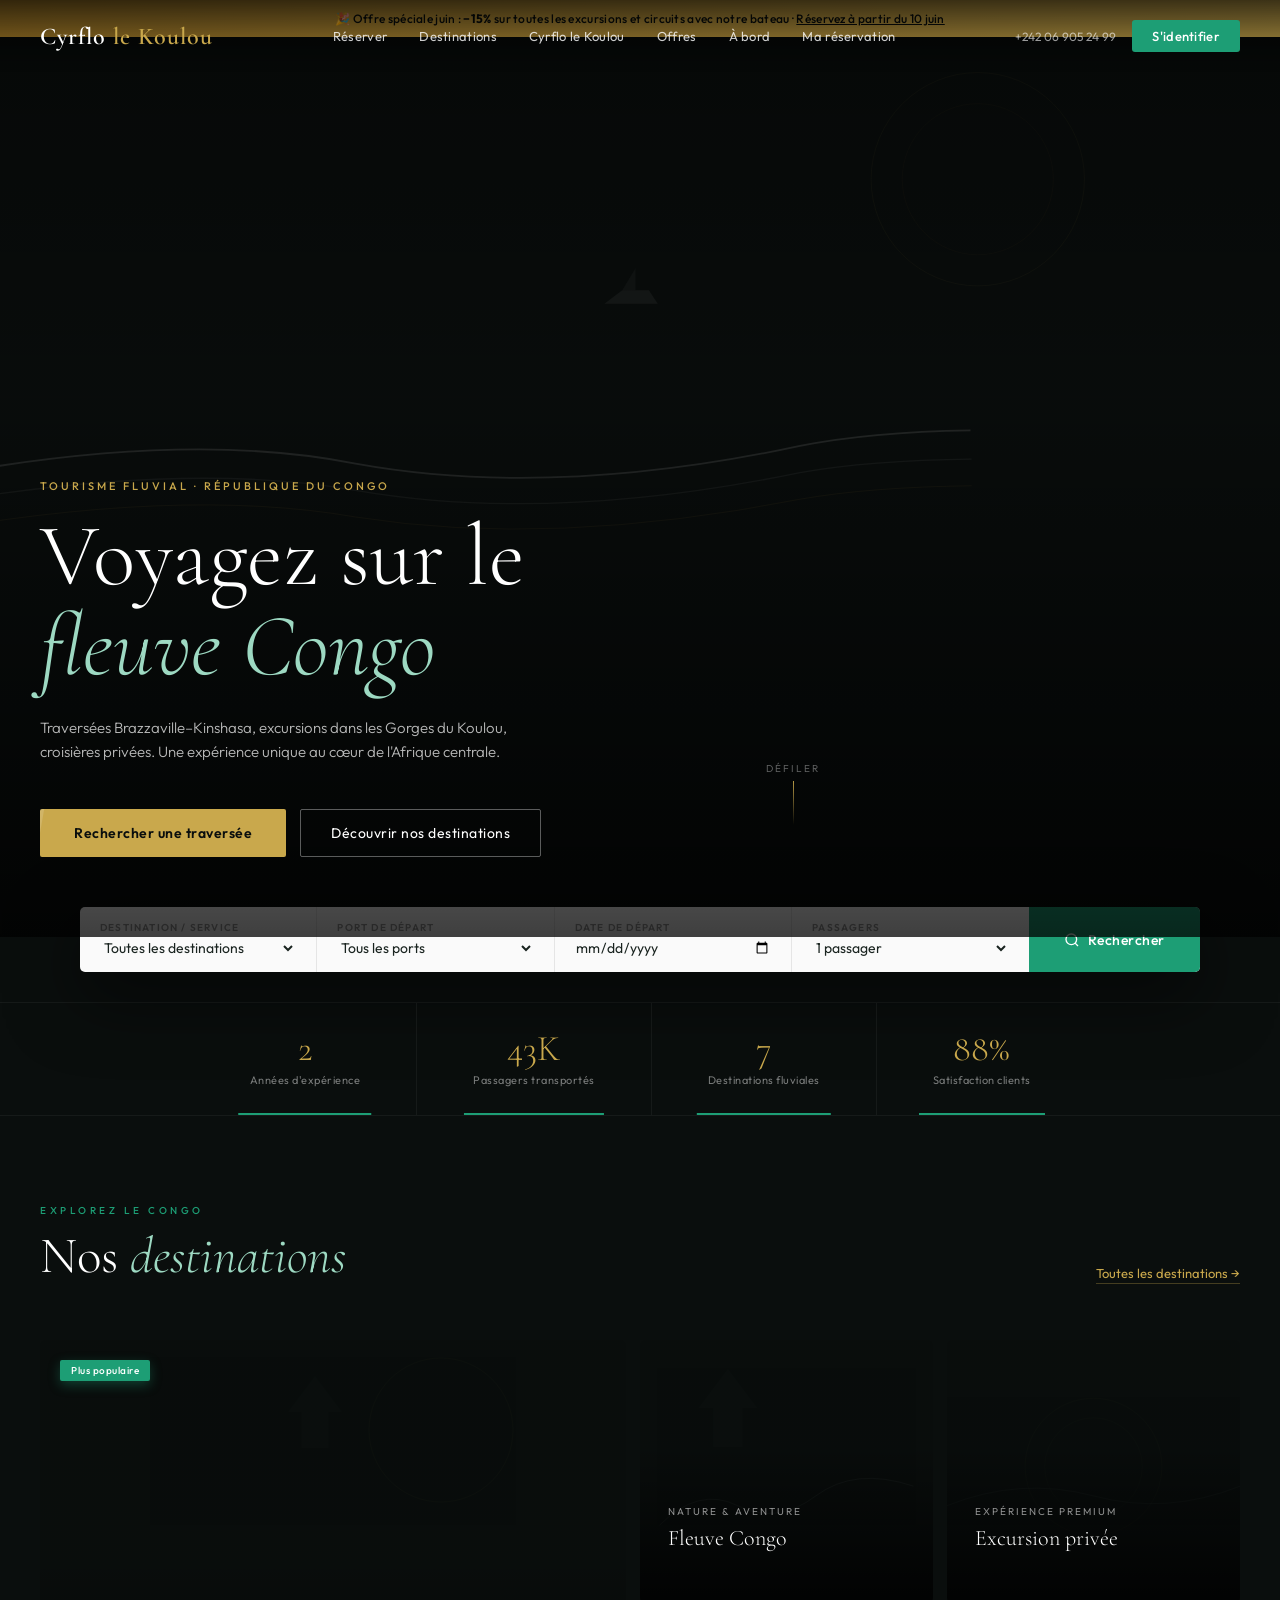
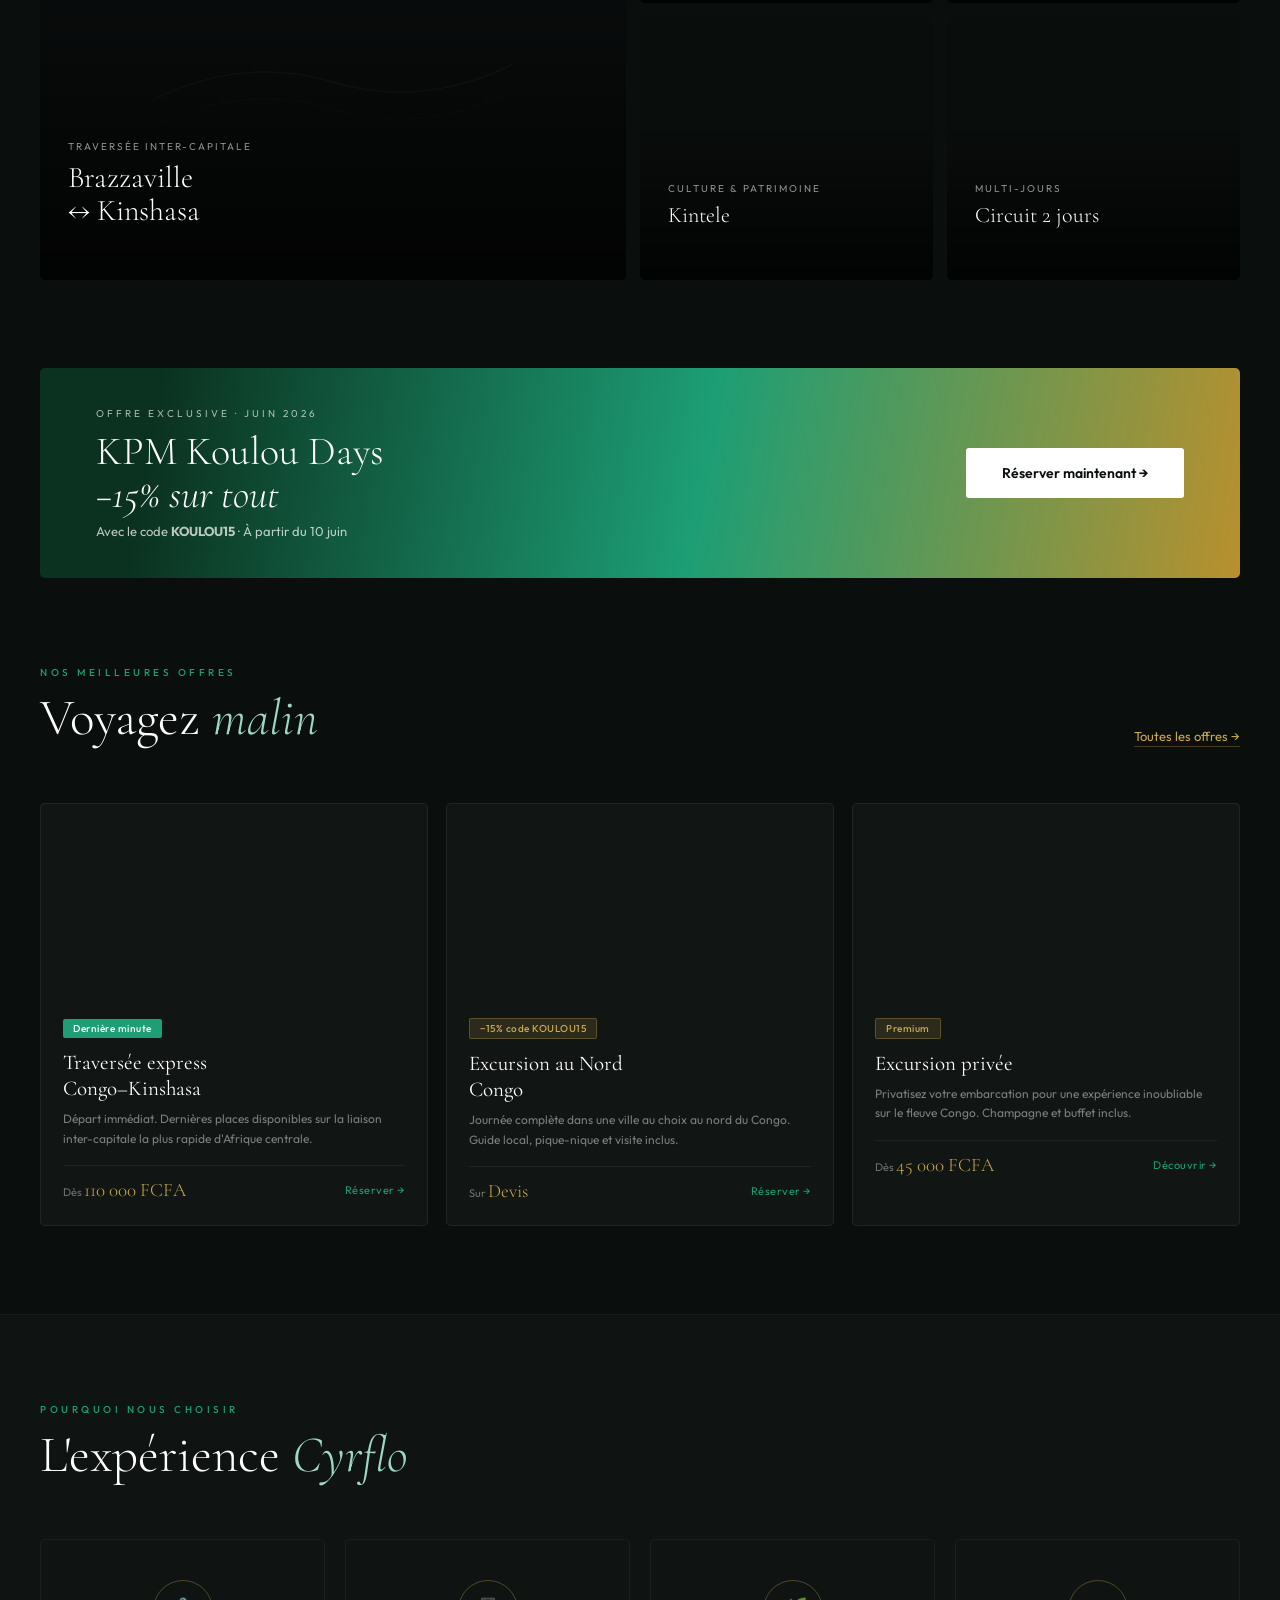
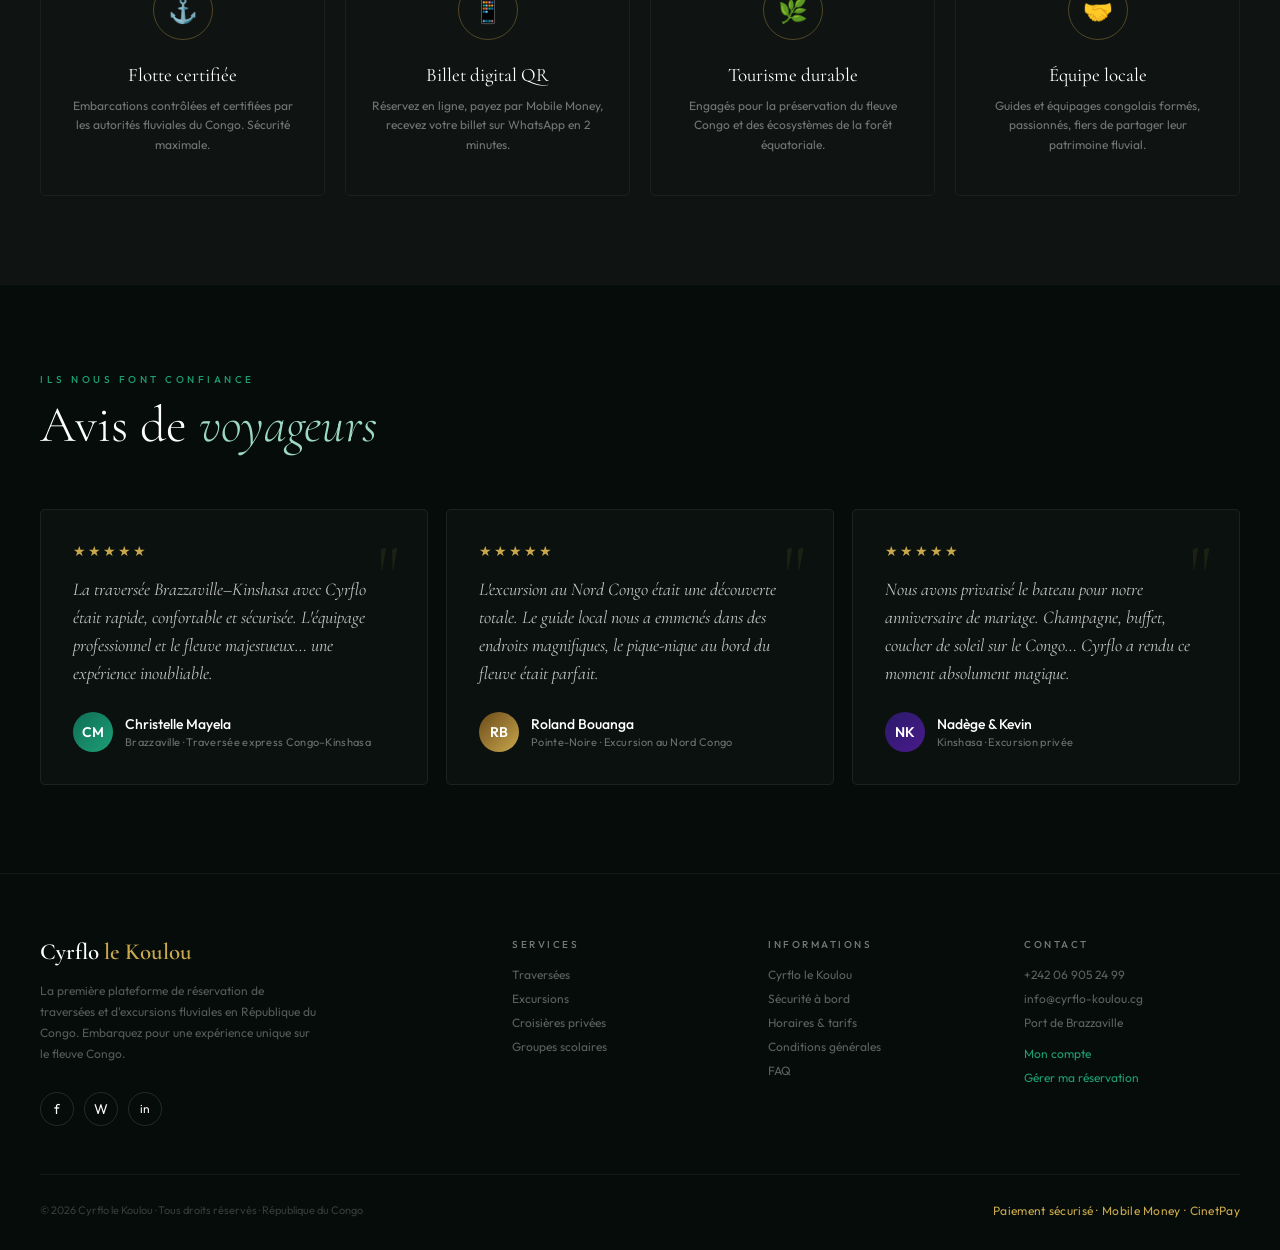
==== index.html @ 41beab7e "Rename index.html.html to index.html" ====
<!DOCTYPE html>
<html lang="fr">
<head>
<meta charset="UTF-8">
<meta name="viewport" content="width=device-width, initial-scale=1.0">
<title>Cyrflo le Koulou — Tourisme Fluvial · République du Congo</title>
<link href="https://fonts.googleapis.com/css2?family=Cormorant+Garamond:ital,wght@0,300;0,400;0,600;1,300;1,400&family=Outfit:wght@300;400;500;600&display=swap" rel="stylesheet">
<style>
:root {
  --green: #1D9E75;
  --green-dark: #0F6E56;
  --gold: #c9a84c;
  --gold-light: #e0bf6a;
  --dark: #0a0e0d;
  --darker: #060c09;
  --white: #ffffff;
  --muted: rgba(255,255,255,0.5);
}

*{margin:0;padding:0;box-sizing:border-box}
html{font-size:16px;scroll-behavior:smooth}
body{font-family:'Outfit',sans-serif;background:var(--dark);color:var(--white);overflow-x:hidden}

/* ── RIBBON ─────────────────────────────────────── */
.ribbon{
  background:linear-gradient(90deg,#a87e28,var(--gold),#a87e28);
  background-size:200% 100%;
  animation:ribbonShimmer 3s linear infinite;
  color:var(--dark);
  text-align:center;
  padding:11px;
  font-size:12px;
  font-weight:500;
  letter-spacing:0.3px;
}
.ribbon a{color:var(--dark);text-decoration:underline;cursor:pointer}
@keyframes ribbonShimmer{0%{background-position:200% 0}100%{background-position:-200% 0}}

/* ── NAV ─────────────────────────────────────────── */
.nav{
  position:fixed;top:0;left:0;right:0;z-index:100;
  display:flex;align-items:center;justify-content:space-between;
  padding:0 2.5rem;height:72px;
  background:linear-gradient(to bottom,rgba(0,0,0,0.7) 0%,transparent 100%);
  transition:background 0.4s, backdrop-filter 0.4s;
}
.nav.scrolled{background:rgba(10,14,13,0.96);backdrop-filter:blur(14px);-webkit-backdrop-filter:blur(14px);border-bottom:1px solid rgba(255,255,255,0.07)}
.nav-logo{font-family:'Cormorant Garamond',serif;font-size:24px;font-weight:600;letter-spacing:1px;color:#fff}
.nav-logo span{color:var(--gold)}
.nav-links{display:flex;gap:2rem}
.nav-link{
  color:rgba(255,255,255,0.8);font-size:13px;font-weight:400;cursor:pointer;
  letter-spacing:0.3px;border:none;background:none;padding:6px 0;
  position:relative;font-family:'Outfit',sans-serif;
  transition:color 0.2s;
}
.nav-link::after{
  content:'';position:absolute;bottom:0;left:0;right:0;
  height:1px;background:var(--gold);
  transform:scaleX(0);transform-origin:left;
  transition:transform 0.25s ease;
}
.nav-link:hover{color:#fff}
.nav-link:hover::after{transform:scaleX(1)}
.nav-right{display:flex;align-items:center;gap:1rem}
.nav-cta{
  background:var(--green);color:#fff;border:none;
  padding:8px 20px;border-radius:3px;font-size:13px;font-weight:500;
  cursor:pointer;font-family:'Outfit',sans-serif;letter-spacing:0.3px;
  transition:background 0.2s, transform 0.15s;
}
.nav-cta:hover{background:var(--green-dark);transform:translateY(-1px)}
.nav-tel{color:rgba(255,255,255,0.6);font-size:12px}

/* ── HERO ────────────────────────────────────────── */
.hero{
  position:relative;height:100vh;min-height:640px;
  display:flex;flex-direction:column;justify-content:flex-end;
  padding-bottom:5rem;overflow:hidden;
}



/* soft fade on left edge to blend into green */


.hero-bg{
  position:absolute;inset:0;
  background-image:url("images/image_07.png");
  background-size:cover;
  background-position:center 40%;
  z-index:0;
}

/* Animated noise/grain overlay */
.hero-grain{
  position:absolute;inset:0;z-index:1;opacity:0.04;
  background-image:url("images/bg_pattern_1.svg");
  animation:grainAnim 0.4s steps(1) infinite;
}
@keyframes grainAnim{
  0%{transform:translate(0,0)}
  10%{transform:translate(-2%,-3%)}
  20%{transform:translate(3%,1%)}
  30%{transform:translate(-1%,4%)}
  40%{transform:translate(4%,-2%)}
  50%{transform:translate(-3%,3%)}
  60%{transform:translate(2%,-4%)}
  70%{transform:translate(-4%,2%)}
  80%{transform:translate(3%,-1%)}
  90%{transform:translate(-2%,4%)}
  100%{transform:translate(0,0)}
}

/* Animated SVG river lines */
.hero-rivers{position:absolute;inset:0;z-index:1;pointer-events:none}
.river-path{
  stroke-dasharray:1200;
  stroke-dashoffset:1200;
  animation:drawRiver 3s ease forwards;
}
.river-path:nth-child(2){animation-delay:0.4s}
.river-path:nth-child(3){animation-delay:0.8s}
@keyframes drawRiver{to{stroke-dashoffset:0}}

.hero-overlay{
  position:absolute;inset:0;z-index:2;
  background:linear-gradient(to bottom,rgba(0,0,0,0.4) 0%,rgba(0,0,0,0.15) 40%,rgba(0,0,0,0.75) 100%);
}

/* Floating particles */
.particles{position:absolute;inset:0;z-index:2;pointer-events:none;overflow:hidden}
.particle{
  position:absolute;border-radius:50%;
  background:var(--gold);opacity:0;
  animation:floatUp var(--dur,8s) ease-in var(--delay,0s) infinite;
}
@keyframes floatUp{
  0%{opacity:0;transform:translateY(0) scale(0)}
  10%{opacity:0.6}
  90%{opacity:0.1}
  100%{opacity:0;transform:translateY(-100vh) scale(1.5)}
}


.hero-content{position:relative;z-index:3;padding:0 2.5rem;max-width:860px}
.hero-photo-col img{
  width:100%;height:100%;object-fit:cover;object-position:center 20%;
  display:block;
}
.hero-photo-col::before{
  content:'';position:absolute;inset:0;z-index:1;
  background:linear-gradient(to right, rgba(7,25,15,0.85) 0%, rgba(7,25,15,0.1) 35%, transparent 100%);
}
.hero-photo-col::after{
  content:'';position:absolute;inset:0;z-index:1;
  background:linear-gradient(to bottom, rgba(7,25,15,0.4) 0%, transparent 30%, rgba(7,25,15,0.55) 100%);
}

.hero-eyebrow{
  font-size:11px;font-weight:500;letter-spacing:3px;text-transform:uppercase;
  color:var(--gold);margin-bottom:1.2rem;
  opacity:0;animation:fadeUp 0.8s 0.3s ease forwards;
}
.hero-title{
  font-family:'Cormorant Garamond',serif;
  font-size:clamp(48px,7vw,88px);font-weight:300;line-height:1.02;
  color:#fff;margin-bottom:1.5rem;
  opacity:0;animation:fadeUp 0.9s 0.5s ease forwards;
}
.hero-title em{font-style:italic;color:#9dd9c2}
.hero-sub{
  font-size:15px;color:rgba(255,255,255,0.72);font-weight:300;
  margin-bottom:2.75rem;max-width:500px;line-height:1.65;
  opacity:0;animation:fadeUp 0.9s 0.7s ease forwards;
}
.hero-btns{
  display:flex;gap:14px;align-items:center;
  opacity:0;animation:fadeUp 0.9s 0.9s ease forwards;
}
.btn-hero-primary{
  background:var(--gold);color:var(--dark);border:none;
  padding:15px 34px;font-size:14px;font-weight:600;cursor:pointer;
  font-family:'Outfit',sans-serif;letter-spacing:0.5px;
  border-radius:2px;transition:all 0.25s;position:relative;overflow:hidden;
}
.btn-hero-primary::before{
  content:'';position:absolute;inset:0;
  background:rgba(255,255,255,0.15);
  transform:translateX(-100%) skewX(-10deg);
  transition:transform 0.35s ease;
}
.btn-hero-primary:hover::before{transform:translateX(110%) skewX(-10deg)}
.btn-hero-primary:hover{background:var(--gold-light);transform:translateY(-2px);box-shadow:0 8px 24px rgba(201,168,76,0.35)}
.btn-hero-ghost{
  background:transparent;color:#fff;
  border:1px solid rgba(255,255,255,0.35);
  padding:14px 30px;font-size:14px;font-weight:400;cursor:pointer;
  font-family:'Outfit',sans-serif;letter-spacing:0.5px;
  border-radius:2px;transition:all 0.25s;
}
.btn-hero-ghost:hover{border-color:#fff;background:rgba(255,255,255,0.07);transform:translateY(-2px)}

@keyframes fadeUp{from{opacity:0;transform:translateY(24px)}to{opacity:1;transform:translateY(0)}}

.scroll-hint{
  position:absolute;bottom:2rem;right:2.5rem;z-index:4;
  display:flex;flex-direction:column;align-items:center;gap:6px;
  color:rgba(255,255,255,0.35);font-size:10px;letter-spacing:2px;text-transform:uppercase;
  animation:fadeUp 1s 1.2s ease both;
}
.scroll-line{
  width:1px;height:44px;
  background:linear-gradient(to bottom,rgba(201,168,76,0.9),transparent);
  animation:scrollAnim 2s ease-in-out infinite;
}
@keyframes scrollAnim{
  0%{transform:scaleY(0);transform-origin:top}
  49%{transform:scaleY(1);transform-origin:top}
  50%{transform:scaleY(1);transform-origin:bottom}
  100%{transform:scaleY(0);transform-origin:bottom}
}

/* ── SEARCH BAR ──────────────────────────────────── */
#searchSection{background:var(--dark);padding:0 2.5rem}
.search-wrap{transform:translateY(-30px)}
.search-bar{
  background:rgba(255,255,255,0.98);border-radius:5px;
  display:flex;align-items:stretch;overflow:hidden;
  box-shadow:0 24px 70px rgba(0,0,0,0.55);
}
.search-field{
  flex:1;display:flex;flex-direction:column;padding:14px 20px;
  border-right:1px solid #e5e5e5;cursor:pointer;
  transition:background 0.15s;
}
.search-field:hover{background:#f5faf8}
.search-field:last-of-type{border-right:none}
.sf-label{font-size:10px;font-weight:600;letter-spacing:1.2px;text-transform:uppercase;color:#999;margin-bottom:4px}
.sf-value{font-size:14px;color:#1a2420;font-weight:400}
.sf-value.placeholder{color:#bbb}
.sf-select{
  background:none;border:none;font-size:14px;color:#1a2420;
  font-family:'Outfit',sans-serif;width:100%;cursor:pointer;outline:none;padding:0;
}
.sf-select option{color:#1a2420}
.search-btn{
  background:var(--green);color:#fff;border:none;
  padding:0 2.2rem;font-size:14px;font-weight:500;cursor:pointer;
  font-family:'Outfit',sans-serif;letter-spacing:0.5px;
  display:flex;align-items:center;gap:8px;
  transition:background 0.2s;white-space:nowrap;
}
.search-btn:hover{background:var(--green-dark)}
.search-btn svg{width:16px;height:16px}

/* ── STATS BAR ───────────────────────────────────── */
.stats-bar{
  background:var(--dark);
  border-top:1px solid rgba(255,255,255,0.05);
  border-bottom:1px solid rgba(255,255,255,0.05);
  display:flex;justify-content:center;
}
.stat-item{
  padding:1.75rem 3.5rem;display:flex;flex-direction:column;align-items:center;
  border-right:1px solid rgba(255,255,255,0.05);
  position:relative;
}
.stat-item:last-child{border-right:none}
.stat-item::before{
  content:'';position:absolute;bottom:0;left:50%;transform:translateX(-50%);
  width:0;height:2px;background:var(--green);
  transition:width 0.6s 0.2s ease;
}
.stat-item.visible::before{width:60%}
.stat-n{
  font-family:'Cormorant Garamond',serif;
  font-size:36px;font-weight:300;color:var(--gold);line-height:1;
}
.stat-l{font-size:11px;color:rgba(255,255,255,0.45);margin-top:6px;letter-spacing:0.5px}

/* ── SECTIONS ────────────────────────────────────── */
.section{padding:5.5rem 2.5rem}
.section-header{display:flex;justify-content:space-between;align-items:flex-end;margin-bottom:3.5rem}
.section-eyebrow{
  font-size:10px;font-weight:500;letter-spacing:3.5px;text-transform:uppercase;
  color:var(--green);margin-bottom:12px;
}
.section-title{
  font-family:'Cormorant Garamond',serif;
  font-size:clamp(34px,4vw,52px);font-weight:300;color:#fff;line-height:1.08;
}
.section-title em{font-style:italic;color:#9dd9c2}
.see-all{
  color:var(--gold);font-size:13px;cursor:pointer;background:none;
  border:none;border-bottom:1px solid rgba(201,168,76,0.3);
  padding-bottom:2px;font-family:'Outfit',sans-serif;
  transition:all 0.2s;white-space:nowrap;
}
.see-all:hover{color:var(--gold-light);border-bottom-color:rgba(201,168,76,0.7)}

/* ── DESTINATION CARDS ───────────────────────────── */
.dest-grid{
  display:grid;
  grid-template-columns:2fr 1fr 1fr;
  grid-template-rows:auto auto;
  gap:14px;
}
.dest-card{position:relative;overflow:hidden;border-radius:5px;cursor:pointer}
.dest-card.big{grid-row:1/3;min-height:540px}
.dest-card.small{min-height:260px}
.dest-bg{position:absolute;inset:0;transition:transform 0.7s ease}
.dest-card:hover .dest-bg{transform:scale(1.07)}
.dest-overlay{
  position:absolute;inset:0;
  background:linear-gradient(to top,rgba(0,0,0,0.82) 0%,rgba(0,0,0,0.08) 60%);
  transition:opacity 0.3s;
}
.dest-card:hover .dest-overlay{opacity:0.85}
.dest-content{position:absolute;bottom:0;left:0;right:0;padding:1.75rem;transition:transform 0.35s ease}
.dest-card:hover .dest-content{transform:translateY(-6px)}
.dest-label{font-size:10px;letter-spacing:2px;text-transform:uppercase;color:rgba(255,255,255,0.55);margin-bottom:8px}
.dest-name{font-family:'Cormorant Garamond',serif;font-size:30px;font-weight:300;color:#fff;line-height:1.1}
.dest-card.small .dest-name{font-size:22px}
.dest-price{
  font-size:12px;color:var(--gold);margin-top:10px;
  display:flex;align-items:center;gap:5px;
  opacity:0;transform:translateY(8px);
  transition:all 0.3s 0.05s;
}
.dest-card:hover .dest-price{opacity:1;transform:translateY(0)}
.dest-tag{
  position:absolute;top:1.25rem;left:1.25rem;
  background:var(--green);color:#fff;font-size:10px;font-weight:500;
  padding:4px 11px;border-radius:2px;letter-spacing:0.5px;
  box-shadow:0 4px 12px rgba(29,158,117,0.35);
}

/* Card gradient backgrounds */
.bg-traversee{background:linear-gradient(145deg,#071a11 0%,#1a6b4a 45%,#0f4a32 75%,#2d8a5e 100%)}
.bg-koulou{background:linear-gradient(145deg,#122a1c 0%,#2d5a3d 55%,#0a2a1e 100%)}
.bg-croisiere{background:linear-gradient(145deg,#0a1520 0%,#1a3a5e 55%,#0d2a4a 100%)}
.bg-kinshasa{background:linear-gradient(145deg,#231505 0%,#6b4a1a 55%,#4a2a0d 100%)}
.bg-circuits{background:linear-gradient(145deg,#160a22 0%,#4a1a6b 55%,#2a0d4a 100%)}
.card-deco{position:absolute;inset:0;opacity:0.12}

/* ── OFFERS ──────────────────────────────────────── */
.offers-grid{display:grid;grid-template-columns:repeat(3,1fr);gap:18px}
.offer-card{
  background:rgba(255,255,255,0.03);
  border:1px solid rgba(255,255,255,0.07);
  border-radius:5px;overflow:hidden;cursor:pointer;
  transition:all 0.3s;
}
.offer-card:hover{
  border-color:rgba(201,168,76,0.35);
  transform:translateY(-5px);
  box-shadow:0 16px 48px rgba(0,0,0,0.4);
  background:rgba(255,255,255,0.05);
}
.offer-img{height:190px;position:relative;overflow:hidden}
.offer-img-inner{
  position:absolute;inset:0;
  transition:transform 0.6s ease;
}
.offer-card:hover .offer-img-inner{transform:scale(1.06)}
.offer-body{padding:1.4rem}
.offer-badge{
  display:inline-block;background:var(--green);color:#fff;
  font-size:10px;font-weight:500;padding:3px 10px;border-radius:2px;
  letter-spacing:0.5px;margin-bottom:12px;
}
.offer-badge.gold{background:rgba(201,168,76,0.15);color:var(--gold);border:1px solid rgba(201,168,76,0.3)}
.offer-title{
  font-family:'Cormorant Garamond',serif;font-size:21px;font-weight:400;
  color:#fff;margin-bottom:7px;line-height:1.25;
}
.offer-desc{font-size:12px;color:rgba(255,255,255,0.45);line-height:1.6;margin-bottom:1.1rem}
.offer-footer{
  display:flex;justify-content:space-between;align-items:center;
  border-top:1px solid rgba(255,255,255,0.06);padding-top:12px;
}
.offer-price{font-size:11px;color:rgba(255,255,255,0.4)}
.offer-price strong{font-size:19px;color:var(--gold);font-family:'Cormorant Garamond',serif;font-weight:300}
.offer-link{
  font-size:11px;color:var(--green);letter-spacing:0.5px;cursor:pointer;
  transition:letter-spacing 0.2s;
}
.offer-card:hover .offer-link{letter-spacing:1px}

/* ── EXPERIENCE SECTION ──────────────────────────── */
.exp-section{
  padding:5.5rem 2.5rem;
  background:rgba(255,255,255,0.02);
  border-top:1px solid rgba(255,255,255,0.04);
}
.exp-grid{display:grid;grid-template-columns:repeat(4,1fr);gap:20px;margin-top:3.5rem}
.exp-item{
  text-align:center;padding:2.5rem 1.5rem;
  border:1px solid rgba(255,255,255,0.05);border-radius:5px;
  transition:all 0.3s;position:relative;overflow:hidden;
}
.exp-item::before{
  content:'';position:absolute;bottom:0;left:0;right:0;
  height:2px;background:linear-gradient(90deg,transparent,var(--green),transparent);
  transform:scaleX(0);transition:transform 0.4s ease;
}
.exp-item:hover{
  background:rgba(29,158,117,0.04);
  border-color:rgba(29,158,117,0.2);
  transform:translateY(-4px);
}
.exp-item:hover::before{transform:scaleX(1)}
.exp-icon{
  width:60px;height:60px;
  border:1px solid rgba(201,168,76,0.35);border-radius:50%;
  display:flex;align-items:center;justify-content:center;
  margin:0 auto 1.4rem;font-size:24px;
  transition:border-color 0.3s, transform 0.3s;
}
.exp-item:hover .exp-icon{border-color:rgba(201,168,76,0.7);transform:rotate(5deg) scale(1.05)}
.exp-title{font-family:'Cormorant Garamond',serif;font-size:19px;font-weight:400;color:#fff;margin-bottom:10px}
.exp-text{font-size:12px;color:rgba(255,255,255,0.42);line-height:1.65}

/* ── PROMO BANNER ────────────────────────────────── */
.promo-banner{
  margin:0 2.5rem;border-radius:5px;overflow:hidden;
  position:relative;height:210px;
  display:flex;align-items:center;justify-content:space-between;padding:0 3.5rem;
}
.promo-bg{
  position:absolute;inset:0;
  background:linear-gradient(100deg,#0b3220 10%,var(--green) 55%,#b8902e);
}
.promo-bg::after{
  content:'';position:absolute;inset:0;
  background:url("images/bg_pattern_2.svg") center/cover;
}
.promo-content{position:relative;z-index:1}
.promo-label{font-size:10px;letter-spacing:3px;text-transform:uppercase;color:rgba(255,255,255,0.65);margin-bottom:10px}
.promo-title{font-family:'Cormorant Garamond',serif;font-size:40px;font-weight:300;color:#fff;line-height:1.08}
.promo-title em{font-style:italic}
.promo-sub{font-size:13px;color:rgba(255,255,255,0.72);margin-top:7px}
.promo-cta{
  position:relative;z-index:1;background:#fff;color:var(--dark);border:none;
  padding:16px 36px;font-size:14px;font-weight:600;cursor:pointer;
  font-family:'Outfit',sans-serif;border-radius:3px;white-space:nowrap;
  transition:all 0.25s;
}
.promo-cta:hover{background:#f0f0f0;transform:translateY(-2px);box-shadow:0 8px 24px rgba(0,0,0,0.2)}

/* ── TESTIMONIALS (NEW) ──────────────────────────── */
.testimonials{padding:5.5rem 2.5rem;background:var(--darker);border-top:1px solid rgba(255,255,255,0.04)}
.testi-grid{display:grid;grid-template-columns:repeat(3,1fr);gap:18px;margin-top:3.5rem}
.testi-card{
  padding:2rem;
  border:1px solid rgba(255,255,255,0.07);
  border-radius:5px;
  background:rgba(255,255,255,0.025);
  position:relative;
  transition:all 0.3s;
}
.testi-card:hover{border-color:rgba(201,168,76,0.2);background:rgba(255,255,255,0.04)}
.testi-stars{color:var(--gold);font-size:14px;letter-spacing:2px;margin-bottom:1rem}
.testi-text{
  font-family:'Cormorant Garamond',serif;font-style:italic;
  font-size:18px;color:rgba(255,255,255,0.75);line-height:1.55;margin-bottom:1.5rem;
}
.testi-quote-mark{
  position:absolute;top:1.5rem;right:1.75rem;
  font-family:'Cormorant Garamond',serif;font-size:80px;font-weight:300;
  color:rgba(201,168,76,0.1);line-height:1;
}
.testi-author{display:flex;align-items:center;gap:12px}
.testi-avatar{
  width:40px;height:40px;border-radius:50%;
  background:linear-gradient(135deg,var(--green-dark),var(--green));
  display:flex;align-items:center;justify-content:center;
  font-weight:600;font-size:14px;flex-shrink:0;
}
.testi-name{font-size:14px;color:#fff;font-weight:500}
.testi-from{font-size:11px;color:rgba(255,255,255,0.4);margin-top:2px;letter-spacing:0.3px}

/* ── FOOTER ──────────────────────────────────────── */
.footer{background:var(--darker);border-top:1px solid rgba(255,255,255,0.05);padding:4rem 2.5rem 2rem}
.footer-top{display:grid;grid-template-columns:2fr 1fr 1fr 1fr;gap:2.5rem;margin-bottom:3rem}
.footer-logo{font-family:'Cormorant Garamond',serif;font-size:23px;font-weight:600;color:#fff;margin-bottom:14px}
.footer-logo span{color:var(--gold)}
.footer-desc{font-size:12px;color:rgba(255,255,255,0.32);line-height:1.75;margin-bottom:1.75rem;max-width:280px}
.footer-social{display:flex;gap:10px}
.social-btn{
  width:34px;height:34px;border:1px solid rgba(255,255,255,0.12);border-radius:50%;
  display:flex;align-items:center;justify-content:center;cursor:pointer;
  font-size:14px;transition:all 0.2s;
}
.social-btn:hover{border-color:rgba(201,168,76,0.5);color:var(--gold);background:rgba(201,168,76,0.05)}
.footer-col-title{
  font-size:10px;font-weight:500;letter-spacing:2.5px;text-transform:uppercase;
  color:rgba(255,255,255,0.45);margin-bottom:16px;
}
.footer-link{
  display:block;font-size:12px;color:rgba(255,255,255,0.35);
  margin-bottom:9px;cursor:pointer;transition:color 0.2s;
}
.footer-link:hover{color:rgba(255,255,255,0.75)}
.footer-bottom{
  border-top:1px solid rgba(255,255,255,0.05);
  padding-top:1.75rem;display:flex;justify-content:space-between;align-items:center;
}
.footer-legal{font-size:11px;color:rgba(255,255,255,0.2)}
.footer-payment{font-size:12px;color:var(--gold);letter-spacing:0.3px}

/* ── SCROLL REVEAL ───────────────────────────────── */
.reveal{
  opacity:0;transform:translateY(30px);
  transition:opacity 0.65s ease, transform 0.65s ease;
}
.reveal.visible{opacity:1;transform:translateY(0)}
.reveal-delay-1{transition-delay:0.1s}
.reveal-delay-2{transition-delay:0.2s}
.reveal-delay-3{transition-delay:0.3s}

/* ── MOBILE MENU BTN (shows on small screens) ─────── */
.mobile-menu-btn{
  display:none;background:none;border:1px solid rgba(255,255,255,0.2);
  color:#fff;padding:6px 12px;border-radius:3px;cursor:pointer;font-family:'Outfit',sans-serif;font-size:13px;
}

@media(max-width:900px){
  .nav-links{display:none}
  .hero{flex-direction:column}
  










.offer-tab.active 



/* RIGHT CAROUSEL */














@media(max-width:900px){
  
  
  
  
}
</style>
</head>
<body>

<!-- RIBBON -->
<div class="ribbon">
  🎉 Offre spéciale juin : <strong>−15%</strong> sur toutes les excursions et circuits avec notre bateau · <a href="#">Réservez à partir du 10 juin</a>
</div>

<!-- NAV -->
<nav class="nav" id="mainNav">
  <div class="nav-logo">Cyrflo <span>le Koulou</span></div>
  <div class="nav-links">
    <button class="nav-link">Réserver</button>
    <button class="nav-link">Destinations</button>
    <button class="nav-link">Cyrflo le Koulou</button>
    <button class="nav-link">Offres</button>
    <button class="nav-link">À bord</button>
    <button class="nav-link">Ma réservation</button>
  </div>
  <div class="nav-right">
    <span class="nav-tel">+242 06 905 24 99</span>
    <button class="nav-cta">S'identifier</button>
    <button class="mobile-menu-btn">Menu</button>
  </div>
</nav>

<!-- HERO -->
<section class="hero" id="hero">
  <div class="hero-bg"></div>
  <div class="hero-grain"></div>

  <!-- Animated rivers -->
  <svg class="hero-rivers" viewBox="0 0 1440 700" preserveAspectRatio="xMidYMid slice" fill="none" xmlns="http://www.w3.org/2000/svg">
    <path class="river-path" d="M-100 500 Q200 440 400 480 Q620 520 900 460 Q1100 420 1540 470" stroke="rgba(255,255,255,0.12)" stroke-width="2" fill="none"/>
    <path class="river-path" d="M-100 530 Q200 475 400 510 Q620 548 900 490 Q1100 455 1540 500" stroke="rgba(255,255,255,0.06)" stroke-width="1.5" fill="none"/>
    <path class="river-path" d="M-100 560 Q200 505 400 540 Q620 575 900 520 Q1100 485 1540 530" stroke="rgba(201,168,76,0.08)" stroke-width="1" fill="none"/>
    <!-- Decorative circles -->
    <circle cx="1100" cy="160" r="120" stroke="rgba(201,168,76,0.06)" stroke-width="1" fill="none"/>
    <circle cx="1100" cy="160" r="85" stroke="rgba(201,168,76,0.04)" stroke-width="1" fill="none"/>
    <!-- Small boat silhouette -->
    <path d="M680 300 L700 285 L730 285 L740 300 Z" fill="rgba(255,255,255,0.06)"/>
    <path d="M700 285 L715 260 L715 285Z" fill="rgba(255,255,255,0.04)"/>
  </svg>

  <!-- Floating particles -->
  <div class="particles" id="particles"></div>

  <div class="hero-overlay"></div>

  <div class="hero-content">
    <div class="hero-eyebrow">Tourisme fluvial · République du Congo</div>
    <h1 class="hero-title">Voyagez sur le<br><em>fleuve Congo</em></h1>
    <p class="hero-sub">Traversées Brazzaville–Kinshasa, excursions dans les Gorges du Koulou, croisières privées. Une expérience unique au cœur de l'Afrique centrale.</p>
    <div class="hero-btns">
      <button class="btn-hero-primary" onclick="document.getElementById('searchSection').scrollIntoView({behavior:'smooth'})">Rechercher une traversée</button>
      <button class="btn-hero-ghost">Découvrir nos destinations</button>
    </div>
    <div class="scroll-hint" style="position:absolute;bottom:2rem;right:2.5rem">
      <span>Défiler</span>
      <div class="scroll-line"></div>
    </div>
  </div>
</section>

<!-- SEARCH BAR -->
<div id="searchSection">
  <div class="search-wrap" style="padding:0 2.5rem">
    <div class="search-bar">
      <div class="search-field">
        <div class="sf-label">Destination / Service</div>
        <select class="sf-select">
          <option value="">Toutes les destinations</option>
          <option>Traversée Brazzaville–Kinshasa</option>
          <option>Excursion privée</option>
          <option>Croisière privée sur le Congo</option>
          <option>Circuit touristique 2 jours</option>
          <option>Kintele</option>
          <option>Maloukou</option>
          <option>Île Mbamou</option>
          <option>Oyo</option>
        </select>
      </div>
      <div class="search-field">
        <div class="sf-label">Port de départ</div>
        <select class="sf-select">
          <option>Tous les ports</option>
          <option>Port de Brazzaville</option>
          <option>Port de Kinshasa</option>
        </select>
      </div>
      <div class="search-field">
        <div class="sf-label">Date de départ</div>
        <input type="date" style="border:none;background:none;font-size:14px;color:#1a2420;font-family:'Outfit',sans-serif;width:100%;cursor:pointer;outline:none">
      </div>
      <div class="search-field">
        <div class="sf-label">Passagers</div>
        <select class="sf-select">
          <option>1 passager</option>
          <option>2 passagers</option>
          <option>3 passagers</option>
          <option>4 passagers</option>
          <option>5+ passagers</option>
          <option>Groupe / Scolaire</option>
        </select>
      </div>
      <button class="search-btn">
        <svg viewBox="0 0 24 24" fill="none" stroke="currentColor" stroke-width="2"><circle cx="11" cy="11" r="8"/><path d="m21 21-4.35-4.35"/></svg>
        Rechercher
      </button>
    </div>
  </div>
</div>

<!-- STATS -->
<div class="stats-bar">
  <div class="stat-item reveal">
    <div class="stat-n" data-target="2" data-suffix="">0</div>
    <div class="stat-l">Années d'expérience</div>
  </div>
  <div class="stat-item reveal reveal-delay-1">
    <div class="stat-n" data-target="48000" data-suffix="K" data-divide="1000">0</div>
    <div class="stat-l">Passagers transportés</div>
  </div>
  <div class="stat-item reveal reveal-delay-2">
    <div class="stat-n" data-target="8" data-suffix="">0</div>
    <div class="stat-l">Destinations fluviales</div>
  </div>
  <div class="stat-item reveal reveal-delay-3">
    <div class="stat-n" data-target="99" data-suffix="%">0</div>
    <div class="stat-l">Satisfaction clients</div>
  </div>
</div>

<!-- DESTINATIONS -->
<section class="section">
  <div class="section-header reveal">
    <div>
      <div class="section-eyebrow">Explorez le Congo</div>
      <h2 class="section-title">Nos <em>destinations</em></h2>
    </div>
    <button class="see-all">Toutes les destinations →</button>
  </div>
  <div class="dest-grid">
    <div class="dest-card big reveal" style="background:none"><div style="position:absolute;inset:0;background-image:url('images/image_01.jpeg');background-size:cover;background-position:center"></div>
      <div class="card-deco">
        <svg viewBox="0 0 400 600" fill="none" xmlns="http://www.w3.org/2000/svg" width="100%" height="100%">
          <path d="M0 400 Q100 350 200 380 Q300 410 400 360" stroke="white" stroke-width="1.5" fill="none" opacity="0.4"/>
          <path d="M0 430 Q100 380 200 410 Q300 440 400 390" stroke="white" stroke-width="1" fill="none" opacity="0.25"/>
          <circle cx="320" cy="100" r="80" stroke="rgba(201,168,76,0.2)" stroke-width="1" fill="none"/>
          <path d="M150 80 L180 40 L210 80 L195 80 L195 120 L165 120 L165 80Z" fill="rgba(255,255,255,0.06)"/>
        </svg>
      </div>
      <div class="dest-overlay"></div>
      <div class="dest-tag">Plus populaire</div>
      <div class="dest-content">
        <div class="dest-label">Traversée inter-capitale</div>
        <div class="dest-name">Brazzaville<br>↔ Kinshasa</div>
        <div class="dest-price">
          <svg width="10" height="10" viewBox="0 0 24 24" fill="none" stroke="currentColor" stroke-width="2"><path d="M12 2L15.09 8.26L22 9.27L17 14.14L18.18 21.02L12 17.77L5.82 21.02L7 14.14L2 9.27L8.91 8.26L12 2Z"/></svg>
          Dès 110 000 FCFA / personne
        </div>
      </div>
    </div>
    <div class="dest-card small reveal reveal-delay-1" style="background:none"><div style="position:absolute;inset:0;background-image:url('images/image_02.png');background-size:cover;background-position:center"></div>
      <div class="card-deco">
        <svg viewBox="0 0 300 250" fill="none" xmlns="http://www.w3.org/2000/svg" width="100%" height="100%">
          <path d="M20 180 Q60 140 100 160 Q140 180 180 150 Q220 120 280 140" stroke="white" stroke-width="1" fill="none" opacity="0.3"/>
          <path d="M60 60 L90 20 L120 60 L105 60 L105 100 L75 100 L75 60Z" fill="rgba(255,255,255,0.07)"/>
        </svg>
      </div>
      <div class="dest-overlay"></div>
      <div class="dest-content">
        <div class="dest-label">Nature & aventure</div>
        <div class="dest-name">Fleuve Congo</div>
        <div class="dest-price">Dès 15 000 FCFA</div>
      </div>
    </div>
    <div class="dest-card small reveal reveal-delay-2" style="background:none"><div style="position:absolute;inset:0;background-image:url('images/image_03.png');background-size:cover;background-position:center"></div>
      <div class="card-deco">
        <svg viewBox="0 0 300 250" fill="none" xmlns="http://www.w3.org/2000/svg" width="100%" height="100%">
          <circle cx="150" cy="120" r="70" stroke="rgba(201,168,76,0.15)" stroke-width="1" fill="none"/>
          <circle cx="150" cy="120" r="50" stroke="rgba(201,168,76,0.1)" stroke-width="1" fill="none"/>
          <path d="M0 160 Q75 130 150 150 Q225 170 300 140" stroke="white" stroke-width="1" fill="none" opacity="0.2"/>
        </svg>
      </div>
      <div class="dest-overlay"></div>
      <div class="dest-content">
        <div class="dest-label">Expérience premium</div>
        <div class="dest-name">Excursion privée</div>
        <div class="dest-price">Dès 45 000 FCFA</div>
      </div>
    </div>
    <div class="dest-card small reveal reveal-delay-1" style="background:none"><div style="position:absolute;inset:0;background-image:url('images/image_04.jpeg');background-size:cover;background-position:center top"></div>
      <div class="dest-overlay"></div>
      <div class="dest-content">
        <div class="dest-label">Culture & patrimoine</div>
        <div class="dest-name">Kintele</div>
        <div class="dest-price">Sur devis</div>
      </div>
    </div>
    <div class="dest-card small reveal reveal-delay-2" style="background:none"><div style="position:absolute;inset:0;background-image:url('images/image_05.webp');background-size:cover;background-position:center"></div>
      <div class="dest-overlay"></div>
      <div class="dest-content">
        <div class="dest-label">Multi-jours</div>
        <div class="dest-name">Circuit 2 jours</div>
        <div class="dest-price">Dès 35 000 FCFA</div>
      </div>
    </div>
  </div>
</section>

<!-- PROMO BANNER -->
<div class="promo-banner reveal">
  <div class="promo-bg"></div>
  <div class="promo-content">
    <div class="promo-label">Offre exclusive · Juin 2026</div>
    <div class="promo-title">KPM Koulou Days<br><em>−15% sur tout</em></div>
    <div class="promo-sub">Avec le code <strong>KOULOU15</strong> · À partir du 10 juin</div>
  </div>
  <button class="promo-cta">Réserver maintenant →</button>
</div>

<!-- OFFERS -->
<section class="section">
  <div class="section-header reveal">
    <div>
      <div class="section-eyebrow">Nos meilleures offres</div>
      <h2 class="section-title">Voyagez <em>malin</em></h2>
    </div>
    <button class="see-all">Toutes les offres →</button>
  </div>
  <div class="offers-grid">
    <div class="offer-card reveal">
      <div class="offer-img" style="background-image:url('images/image_01.jpeg');background-size:cover;background-position:center">
        <div class="offer-img-inner"></div>
      </div>
      <div class="offer-body">
        <span class="offer-badge">Dernière minute</span>
        <div class="offer-title">Traversée express<br>Congo–Kinshasa</div>
        <div class="offer-desc">Départ immédiat. Dernières places disponibles sur la liaison inter-capitale la plus rapide d'Afrique centrale.</div>
        <div class="offer-footer">
          <div class="offer-price">Dès <strong>110 000 FCFA</strong></div>
          <span class="offer-link">Réserver →</span>
        </div>
      </div>
    </div>
    <div class="offer-card reveal reveal-delay-1">
      <div class="offer-img" style="background-image:url('images/image_06.jpeg');background-size:cover;background-position:center">
        <div class="offer-img-inner"></div>
      </div>
      <div class="offer-body">
        <span class="offer-badge gold">−15% code KOULOU15</span>
        <div class="offer-title">Excursion au Nord<br>Congo</div>
        <div class="offer-desc">Journée complète dans une ville au choix au nord du Congo. Guide local, pique-nique et visite inclus.</div>
        <div class="offer-footer">
          <div class="offer-price">Sur <strong>Devis</strong></div>
          <span class="offer-link">Réserver →</span>
        </div>
      </div>
    </div>
    <div class="offer-card reveal reveal-delay-2">
      <div class="offer-img" style="background-image:url('images/image_05.webp');background-size:cover;background-position:center top">
        <div class="offer-img-inner"></div>
      </div>
      <div class="offer-body">
        <span class="offer-badge" style="background:rgba(201,168,76,0.15);color:var(--gold);border:1px solid rgba(201,168,76,0.3)">Premium</span>
        <div class="offer-title">Excursion privée</div>
        <div class="offer-desc">Privatisez votre embarcation pour une expérience inoubliable sur le fleuve Congo. Champagne et buffet inclus.</div>
        <div class="offer-footer">
          <div class="offer-price">Dès <strong>45 000 FCFA</strong></div>
          <span class="offer-link">Découvrir →</span>
        </div>
      </div>
    </div>
  </div>
</section>

<!-- EXPERIENCE -->
<section class="exp-section">
  <div style="max-width:600px">
    <div class="section-eyebrow">Pourquoi nous choisir</div>
    <h2 class="section-title">L'expérience <em>Cyrflo</em></h2>
  </div>
  <div class="exp-grid">
    <div class="exp-item reveal">
      <div class="exp-icon">⚓</div>
      <div class="exp-title">Flotte certifiée</div>
      <div class="exp-text">Embarcations contrôlées et certifiées par les autorités fluviales du Congo. Sécurité maximale.</div>
    </div>
    <div class="exp-item reveal reveal-delay-1">
      <div class="exp-icon">📱</div>
      <div class="exp-title">Billet digital QR</div>
      <div class="exp-text">Réservez en ligne, payez par Mobile Money, recevez votre billet sur WhatsApp en 2 minutes.</div>
    </div>
    <div class="exp-item reveal reveal-delay-2">
      <div class="exp-icon">🌿</div>
      <div class="exp-title">Tourisme durable</div>
      <div class="exp-text">Engagés pour la préservation du fleuve Congo et des écosystèmes de la forêt équatoriale.</div>
    </div>
    <div class="exp-item reveal reveal-delay-3">
      <div class="exp-icon">🤝</div>
      <div class="exp-title">Équipe locale</div>
      <div class="exp-text">Guides et équipages congolais formés, passionnés, fiers de partager leur patrimoine fluvial.</div>
    </div>
  </div>
</section>

<!-- TESTIMONIALS (NEW) -->
<section class="testimonials">
  <div class="section-header reveal">
    <div>
      <div class="section-eyebrow">Ils nous font confiance</div>
      <h2 class="section-title">Avis de <em>voyageurs</em></h2>
    </div>
  </div>
  <div class="testi-grid">
    <div class="testi-card reveal">
      <div class="testi-quote-mark">"</div>
      <div class="testi-stars">★★★★★</div>
      <div class="testi-text">La traversée Brazzaville–Kinshasa avec Cyrflo était rapide, confortable et sécurisée. L'équipage professionnel et le fleuve majestueux… une expérience inoubliable.</div>
      <div class="testi-author">
        <div class="testi-avatar">CM</div>
        <div>
          <div class="testi-name">Christelle Mayela</div>
          <div class="testi-from">Brazzaville · Traversée express Congo–Kinshasa</div>
        </div>
      </div>
    </div>
    <div class="testi-card reveal reveal-delay-1">
      <div class="testi-quote-mark">"</div>
      <div class="testi-stars">★★★★★</div>
      <div class="testi-text">L'excursion au Nord Congo était une découverte totale. Le guide local nous a emmenés dans des endroits magnifiques, le pique-nique au bord du fleuve était parfait.</div>
      <div class="testi-author">
        <div class="testi-avatar" style="background:linear-gradient(135deg,#6b4a1a,#c9a84c)">RB</div>
        <div>
          <div class="testi-name">Roland Bouanga</div>
          <div class="testi-from">Pointe-Noire · Excursion au Nord Congo</div>
        </div>
      </div>
    </div>
    <div class="testi-card reveal reveal-delay-2">
      <div class="testi-quote-mark">"</div>
      <div class="testi-stars">★★★★★</div>
      <div class="testi-text">Nous avons privatisé le bateau pour notre anniversaire de mariage. Champagne, buffet, coucher de soleil sur le Congo… Cyrflo a rendu ce moment absolument magique.</div>
      <div class="testi-author">
        <div class="testi-avatar" style="background:linear-gradient(135deg,#2a1a6b,#4a1a8b)">NK</div>
        <div>
          <div class="testi-name">Nadège & Kevin</div>
          <div class="testi-from">Kinshasa · Excursion privée</div>
        </div>
      </div>
    </div>
  </div>
</section>

<!-- FOOTER -->
<footer class="footer">
  <div class="footer-top">
    <div>
      <div class="footer-logo">Cyrflo <span>le Koulou</span></div>
      <div class="footer-desc">La première plateforme de réservation de traversées et d'excursions fluviales en République du Congo. Embarquez pour une expérience unique sur le fleuve Congo.</div>
      <div class="footer-social">
        <div class="social-btn">f</div>
        <div class="social-btn">W</div>
        <div class="social-btn" style="font-size:12px">in</div>
      </div>
    </div>
    <div>
      <div class="footer-col-title">Services</div>
      <span class="footer-link">Traversées</span>
      <span class="footer-link">Excursions</span>
      <span class="footer-link">Croisières privées</span>
      <span class="footer-link">Groupes scolaires</span>
    </div>
    <div>
      <div class="footer-col-title">Informations</div>
      <span class="footer-link">Cyrflo le Koulou</span>
      <span class="footer-link">Sécurité à bord</span>
      <span class="footer-link">Horaires & tarifs</span>
      <span class="footer-link">Conditions générales</span>
      <span class="footer-link">FAQ</span>
    </div>
    <div>
      <div class="footer-col-title">Contact</div>
      <span class="footer-link">+242 06 905 24 99</span>
      <span class="footer-link">info@cyrflo-koulou.cg</span>
      <span class="footer-link">Port de Brazzaville</span>
      <span class="footer-link" style="margin-top:1rem;color:var(--green)">Mon compte</span>
      <span class="footer-link" style="color:var(--green)">Gérer ma réservation</span>
    </div>
  </div>
  <div class="footer-bottom">
    <div class="footer-legal">© 2026 Cyrflo le Koulou · Tous droits réservés · République du Congo</div>
    <div class="footer-payment">Paiement sécurisé · Mobile Money · CinetPay</div>
  </div>
</footer>

<script>
/* ── NAV scroll ───────────────────────── */
window.addEventListener('scroll', () => {
  const nav = document.getElementById('mainNav');
  nav.classList.toggle('scrolled', window.scrollY > 60);
}, { passive: true });

/* ── Floating particles in hero ──────── */
(function() {
  const container = document.getElementById('particles');
  const count = 18;
  for (let i = 0; i < count; i++) {
    const p = document.createElement('div');
    p.className = 'particle';
    const size = Math.random() * 4 + 1;
    p.style.cssText = `
      left:${Math.random() * 100}%;
      bottom:${Math.random() * 30}%;
      width:${size}px;height:${size}px;
      --dur:${6 + Math.random() * 10}s;
      --delay:${Math.random() * 8}s;
    `;
    container.appendChild(p);
  }
})();

/* ── Scroll Reveal ───────────────────── */
const revealEls = document.querySelectorAll('.reveal');
const observer = new IntersectionObserver((entries) => {
  entries.forEach(e => {
    if (e.isIntersecting) {
      e.target.classList.add('visible');
      // Also trigger stat underline
      if (e.target.classList.contains('stat-item')) {
        e.target.classList.add('visible');
      }
    }
  });
}, { threshold: 0.15 });
revealEls.forEach(el => observer.observe(el));

/* ── Animated counters ───────────────── */
function animateCounter(el) {
  const target = parseInt(el.dataset.target);
  const suffix = el.dataset.suffix || '';
  const divide = el.dataset.divide ? parseInt(el.dataset.divide) : 1;
  const duration = 1800;
  const start = performance.now();
  function step(now) {
    const progress = Math.min((now - start) / duration, 1);
    const eased = 1 - Math.pow(1 - progress, 3);
    const value = Math.round(eased * target / divide);
    el.textContent = value + suffix;
    if (progress < 1) requestAnimationFrame(step);
  }
  requestAnimationFrame(step);
}

const statObserver = new IntersectionObserver((entries) => {
  entries.forEach(e => {
    if (e.isIntersecting) {
      const num = e.target.querySelector('[data-target]');
      if (num && !num.dataset.animated) {
        num.dataset.animated = '1';
        animateCounter(num);
      }
    }
  });
}, { threshold: 0.5 });
document.querySelectorAll('.stat-item').forEach(el => statObserver.observe(el));

// ── Offers carousel + tabs ──────────────────
(function(){
  const carousel = document.getElementById('offersCarousel');
  const cards = carousel ? carousel.querySelectorAll('.offer-card-new') : [];
  const dotsWrap = document.getElementById('offerDots');
  const tabs = document.querySelectorAll('.offer-tab');
  let current = 0;
  const visible = 2;
  const total = cards.length;

  // Build dots
  if(dotsWrap){
    for(let i=0;i<total;i++){
      const d = document.createElement('button');
      d.className = 'carousel-dot' + (i===0?' active':'');
      d.onclick = ()=>goTo(i);
      dotsWrap.appendChild(d);
    }
  }

  function goTo(idx){
    current = Math.max(0, Math.min(idx, total - visible));
    if(carousel){
      const cardW = cards[0].offsetWidth + 20;
      carousel.style.transform = `translateX(-${current * cardW}px)`;
    }
    // update dots
    if(dotsWrap){
      dotsWrap.querySelectorAll('.carousel-dot').forEach((d,i)=>{
        d.classList.toggle('active', i===current);
      });
    }
    // update tabs
    tabs.forEach((t,i)=>t.classList.toggle('active', i===current));
  }

  document.getElementById('offerNext')?.addEventListener('click',()=>goTo(current+1));
  document.getElementById('offerPrev')?.addEventListener('click',()=>goTo(current-1));

  tabs.forEach(t=>{
    t.addEventListener('click',()=>goTo(parseInt(t.dataset.tab)));
  });
})();
</script>
</body>
</html>
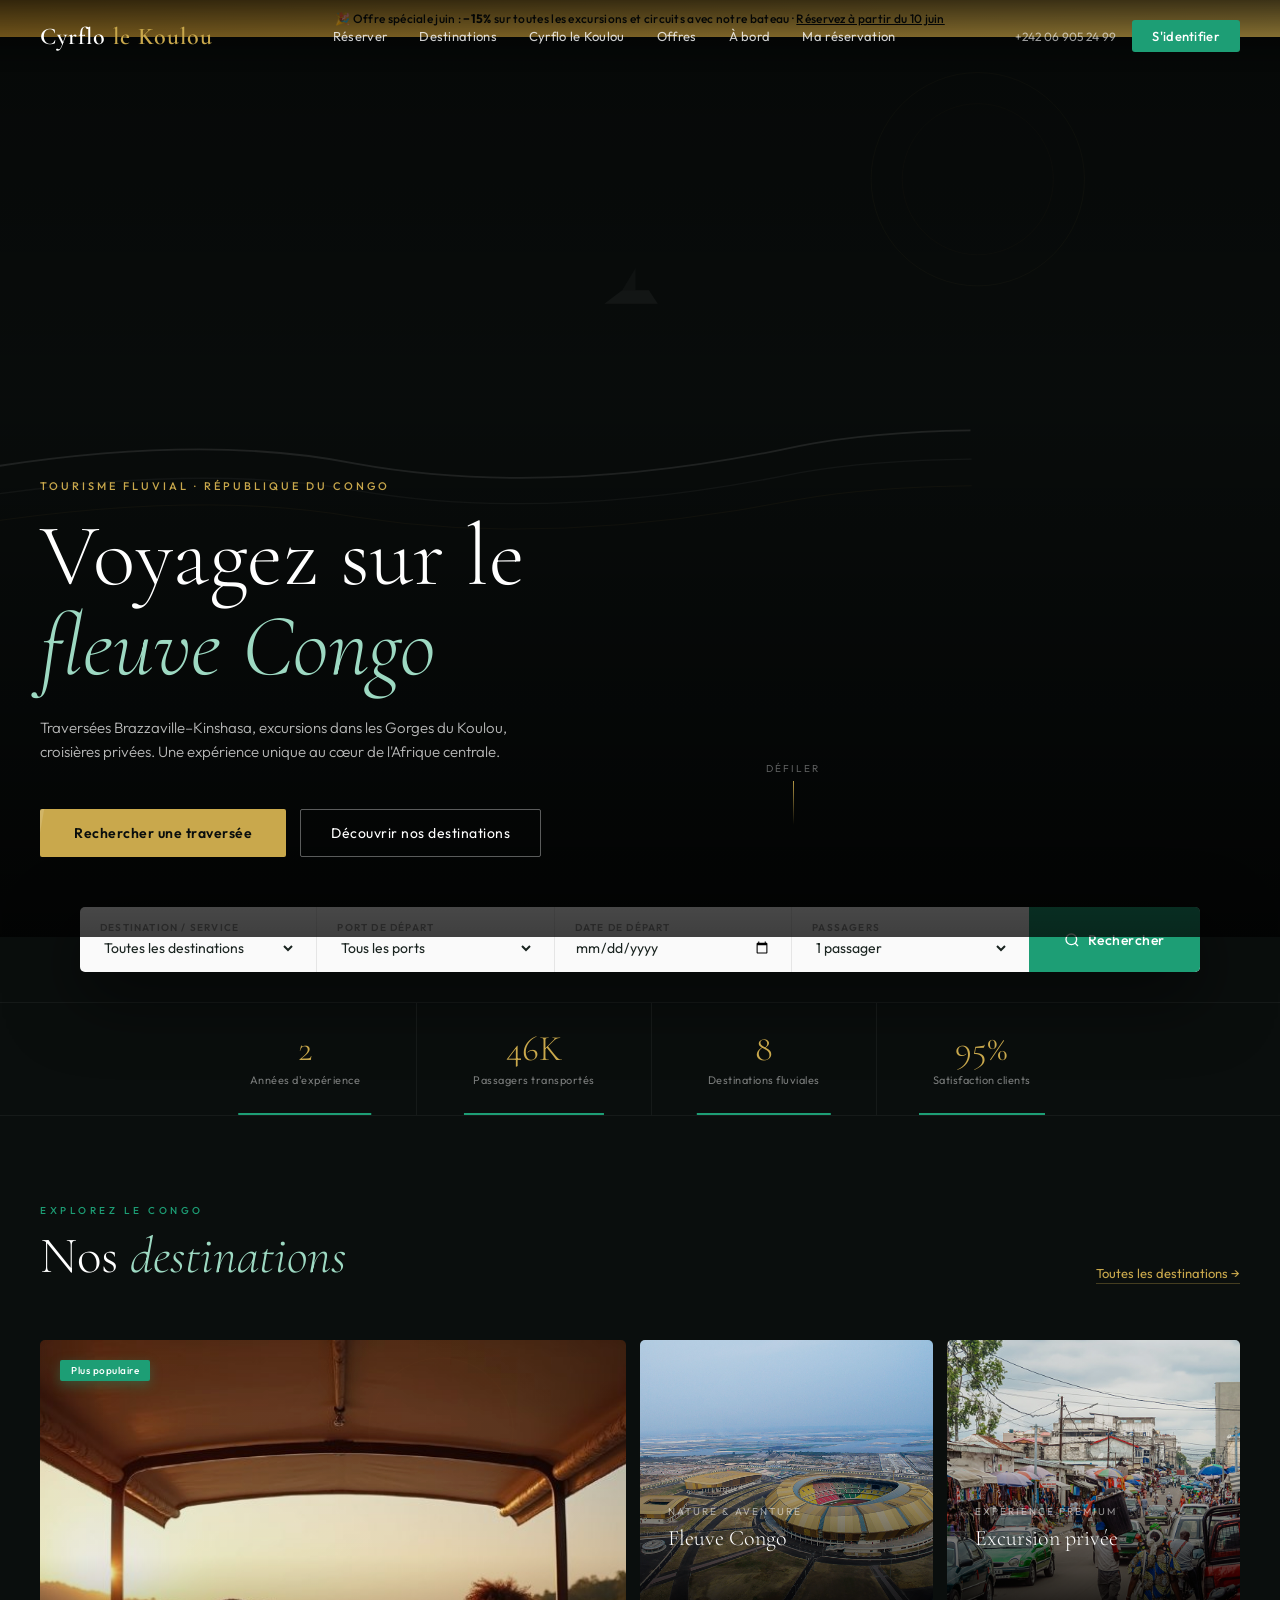
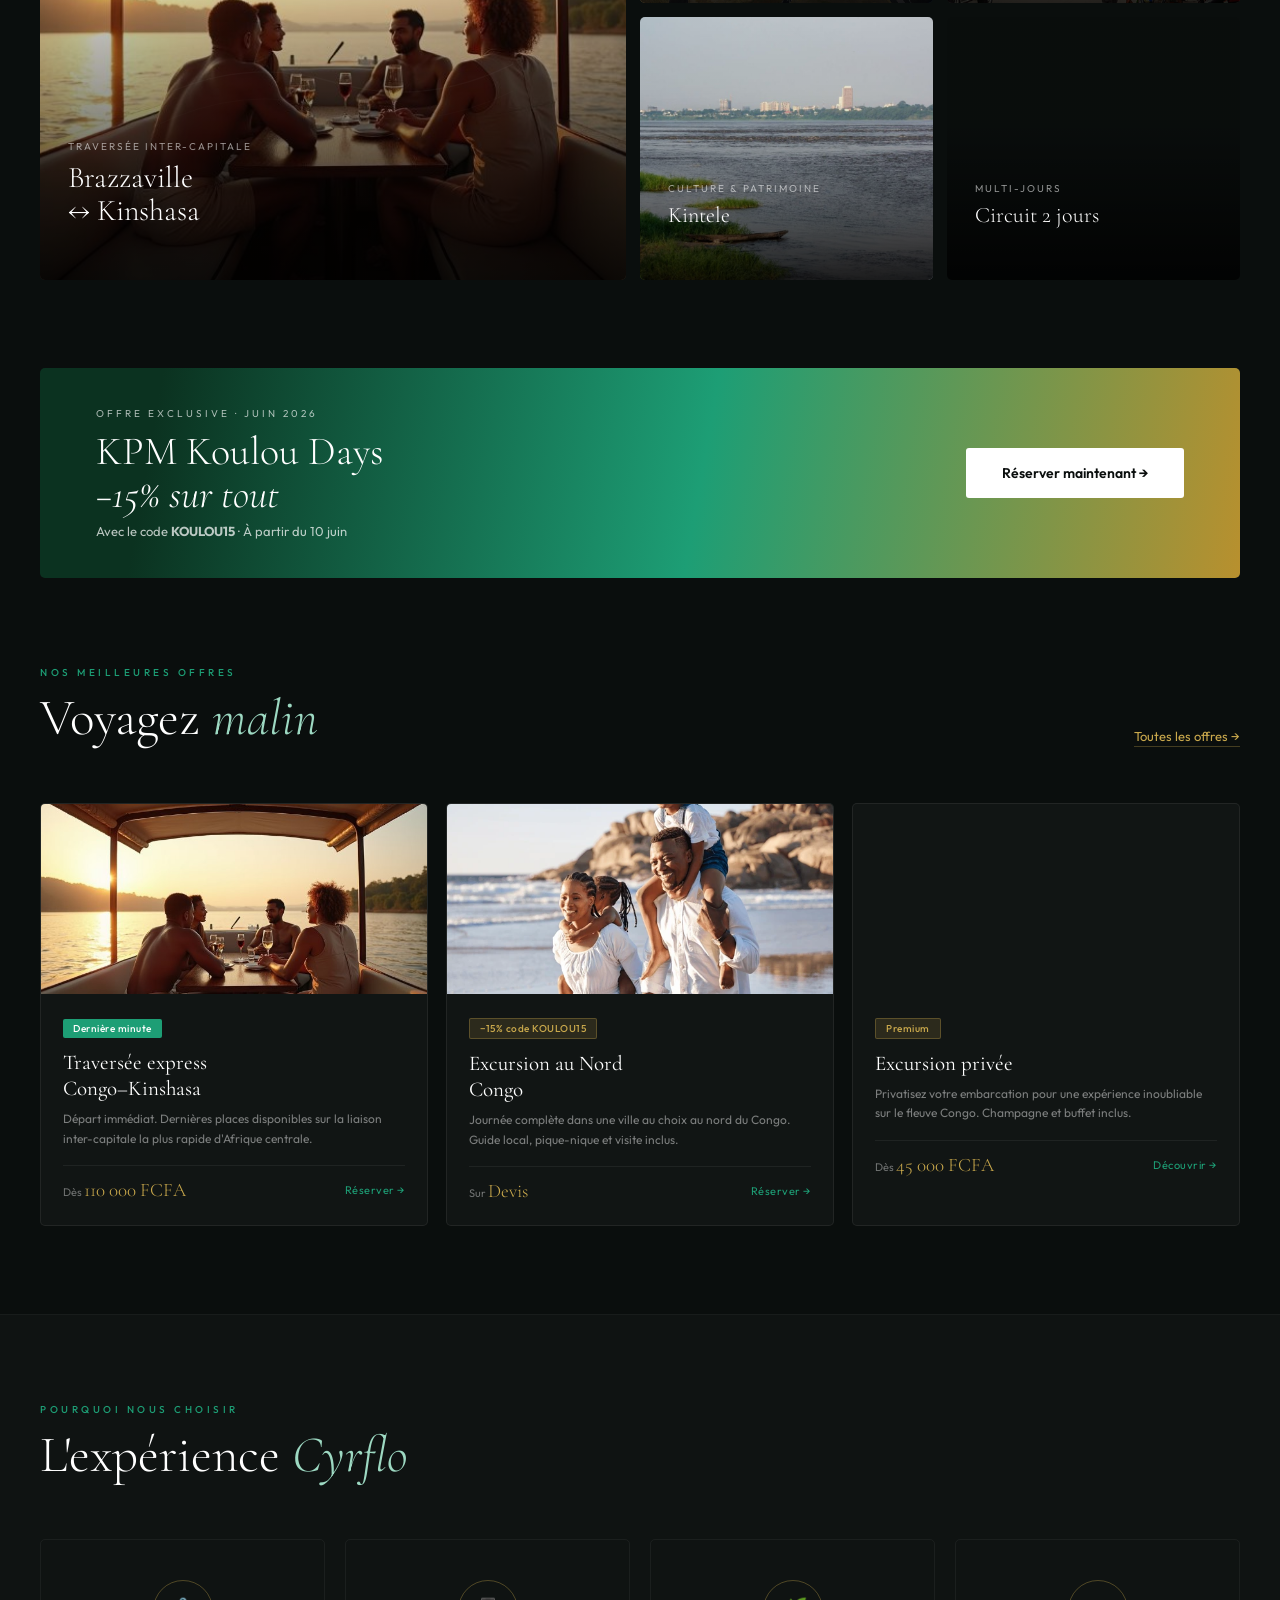
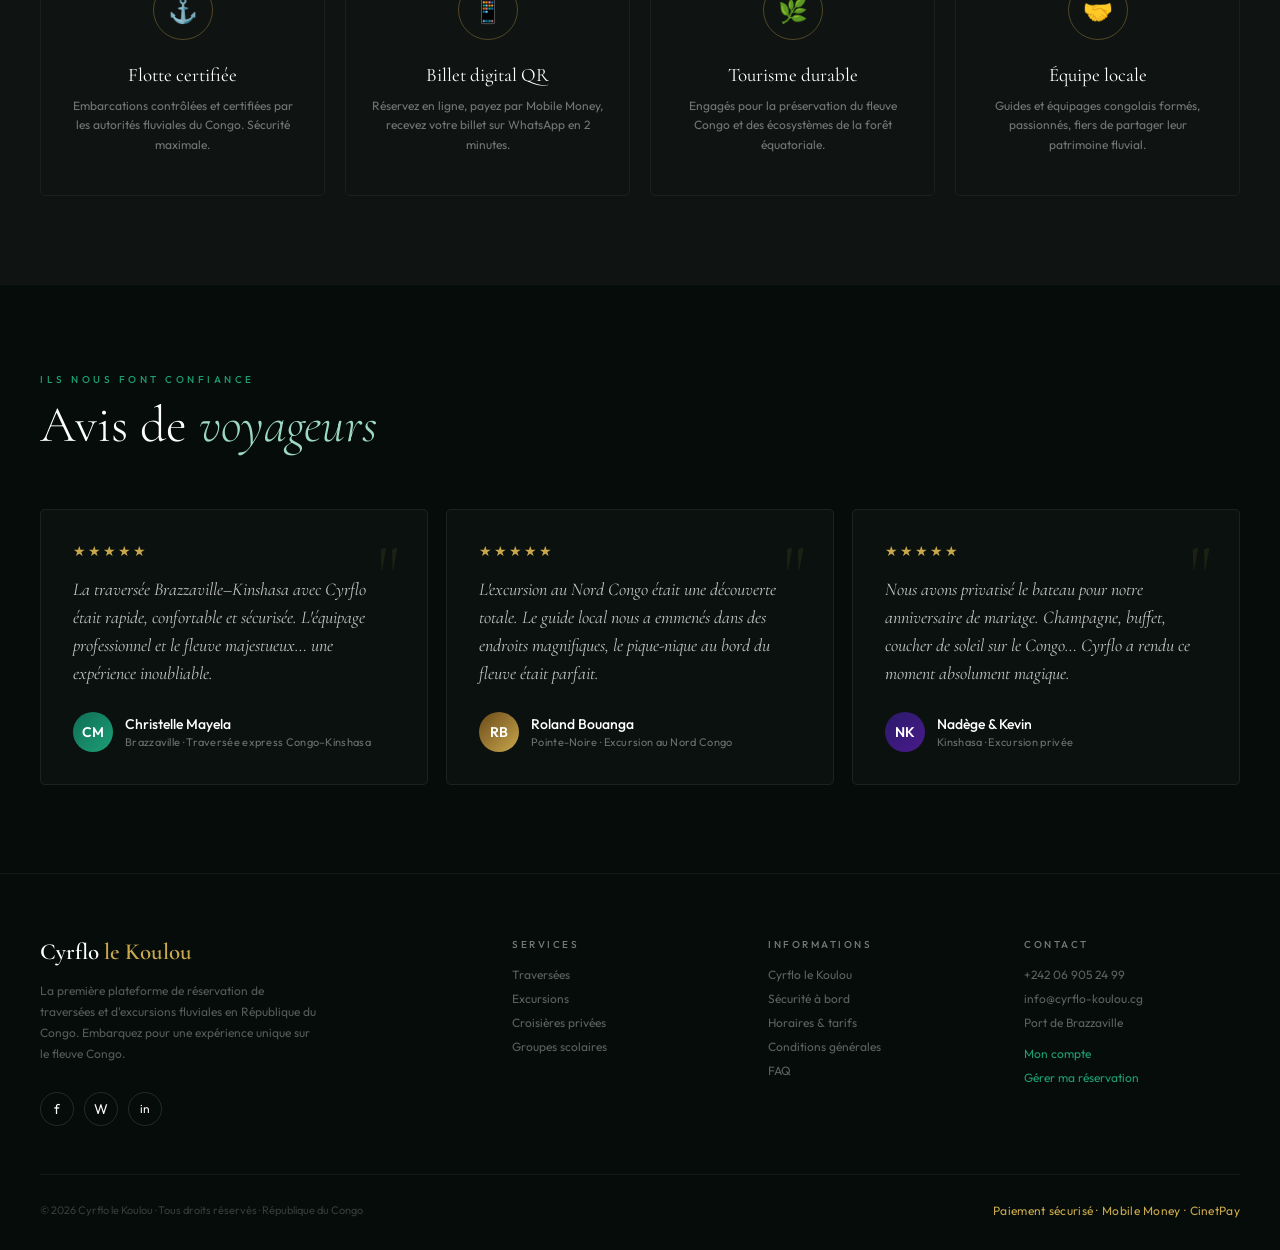
==== commit 21fb325c: "Add files via upload" ====
--- a/index.html
+++ b/index.html
@@ -86,7 +86,7 @@
 
 .hero-bg{
   position:absolute;inset:0;
-  background-image:url("images/image_07.png");
+  background-image:url("image_07.png");
   background-size:cover;
   background-position:center 40%;
   z-index:0;
@@ -95,7 +95,7 @@
 /* Animated noise/grain overlay */
 .hero-grain{
   position:absolute;inset:0;z-index:1;opacity:0.04;
-  background-image:url("images/bg_pattern_1.svg");
+  background-image:url("bg_pattern_1.svg");
   animation:grainAnim 0.4s steps(1) infinite;
 }
 @keyframes grainAnim{
@@ -434,7 +434,7 @@
 }
 .promo-bg::after{
   content:'';position:absolute;inset:0;
-  background:url("images/bg_pattern_2.svg") center/cover;
+  background:url("bg_pattern_2.svg") center/cover;
 }
 .promo-content{position:relative;z-index:1}
 .promo-label{font-size:10px;letter-spacing:3px;text-transform:uppercase;color:rgba(255,255,255,0.65);margin-bottom:10px}
@@ -709,7 +709,7 @@
     <button class="see-all">Toutes les destinations →</button>
   </div>
   <div class="dest-grid">
-    <div class="dest-card big reveal" style="background:none"><div style="position:absolute;inset:0;background-image:url('images/image_01.jpeg');background-size:cover;background-position:center"></div>
+    <div class="dest-card big reveal" style="background:none"><div style="position:absolute;inset:0;background-image:url('image_01.jpeg');background-size:cover;background-position:center"></div>
       <div class="card-deco">
         <svg viewBox="0 0 400 600" fill="none" xmlns="http://www.w3.org/2000/svg" width="100%" height="100%">
           <path d="M0 400 Q100 350 200 380 Q300 410 400 360" stroke="white" stroke-width="1.5" fill="none" opacity="0.4"/>
@@ -729,7 +729,7 @@
         </div>
       </div>
     </div>
-    <div class="dest-card small reveal reveal-delay-1" style="background:none"><div style="position:absolute;inset:0;background-image:url('images/image_02.png');background-size:cover;background-position:center"></div>
+    <div class="dest-card small reveal reveal-delay-1" style="background:none"><div style="position:absolute;inset:0;background-image:url('image_02.png');background-size:cover;background-position:center"></div>
       <div class="card-deco">
         <svg viewBox="0 0 300 250" fill="none" xmlns="http://www.w3.org/2000/svg" width="100%" height="100%">
           <path d="M20 180 Q60 140 100 160 Q140 180 180 150 Q220 120 280 140" stroke="white" stroke-width="1" fill="none" opacity="0.3"/>
@@ -743,7 +743,7 @@
         <div class="dest-price">Dès 15 000 FCFA</div>
       </div>
     </div>
-    <div class="dest-card small reveal reveal-delay-2" style="background:none"><div style="position:absolute;inset:0;background-image:url('images/image_03.png');background-size:cover;background-position:center"></div>
+    <div class="dest-card small reveal reveal-delay-2" style="background:none"><div style="position:absolute;inset:0;background-image:url('image_03.png');background-size:cover;background-position:center"></div>
       <div class="card-deco">
         <svg viewBox="0 0 300 250" fill="none" xmlns="http://www.w3.org/2000/svg" width="100%" height="100%">
           <circle cx="150" cy="120" r="70" stroke="rgba(201,168,76,0.15)" stroke-width="1" fill="none"/>
@@ -758,7 +758,7 @@
         <div class="dest-price">Dès 45 000 FCFA</div>
       </div>
     </div>
-    <div class="dest-card small reveal reveal-delay-1" style="background:none"><div style="position:absolute;inset:0;background-image:url('images/image_04.jpeg');background-size:cover;background-position:center top"></div>
+    <div class="dest-card small reveal reveal-delay-1" style="background:none"><div style="position:absolute;inset:0;background-image:url('image_04.jpeg');background-size:cover;background-position:center top"></div>
       <div class="dest-overlay"></div>
       <div class="dest-content">
         <div class="dest-label">Culture & patrimoine</div>
@@ -766,7 +766,7 @@
         <div class="dest-price">Sur devis</div>
       </div>
     </div>
-    <div class="dest-card small reveal reveal-delay-2" style="background:none"><div style="position:absolute;inset:0;background-image:url('images/image_05.webp');background-size:cover;background-position:center"></div>
+    <div class="dest-card small reveal reveal-delay-2" style="background:none"><div style="position:absolute;inset:0;background-image:url('image_05.webp');background-size:cover;background-position:center"></div>
       <div class="dest-overlay"></div>
       <div class="dest-content">
         <div class="dest-label">Multi-jours</div>
@@ -799,7 +799,7 @@
   </div>
   <div class="offers-grid">
     <div class="offer-card reveal">
-      <div class="offer-img" style="background-image:url('images/image_01.jpeg');background-size:cover;background-position:center">
+      <div class="offer-img" style="background-image:url('image_01.jpeg');background-size:cover;background-position:center">
         <div class="offer-img-inner"></div>
       </div>
       <div class="offer-body">
@@ -813,7 +813,7 @@
       </div>
     </div>
     <div class="offer-card reveal reveal-delay-1">
-      <div class="offer-img" style="background-image:url('images/image_06.jpeg');background-size:cover;background-position:center">
+      <div class="offer-img" style="background-image:url('image_06.jpeg');background-size:cover;background-position:center">
         <div class="offer-img-inner"></div>
       </div>
       <div class="offer-body">
@@ -827,7 +827,7 @@
       </div>
     </div>
     <div class="offer-card reveal reveal-delay-2">
-      <div class="offer-img" style="background-image:url('images/image_05.webp');background-size:cover;background-position:center top">
+      <div class="offer-img" style="background-image:url('image_05.webp');background-size:cover;background-position:center top">
         <div class="offer-img-inner"></div>
       </div>
       <div class="offer-body">
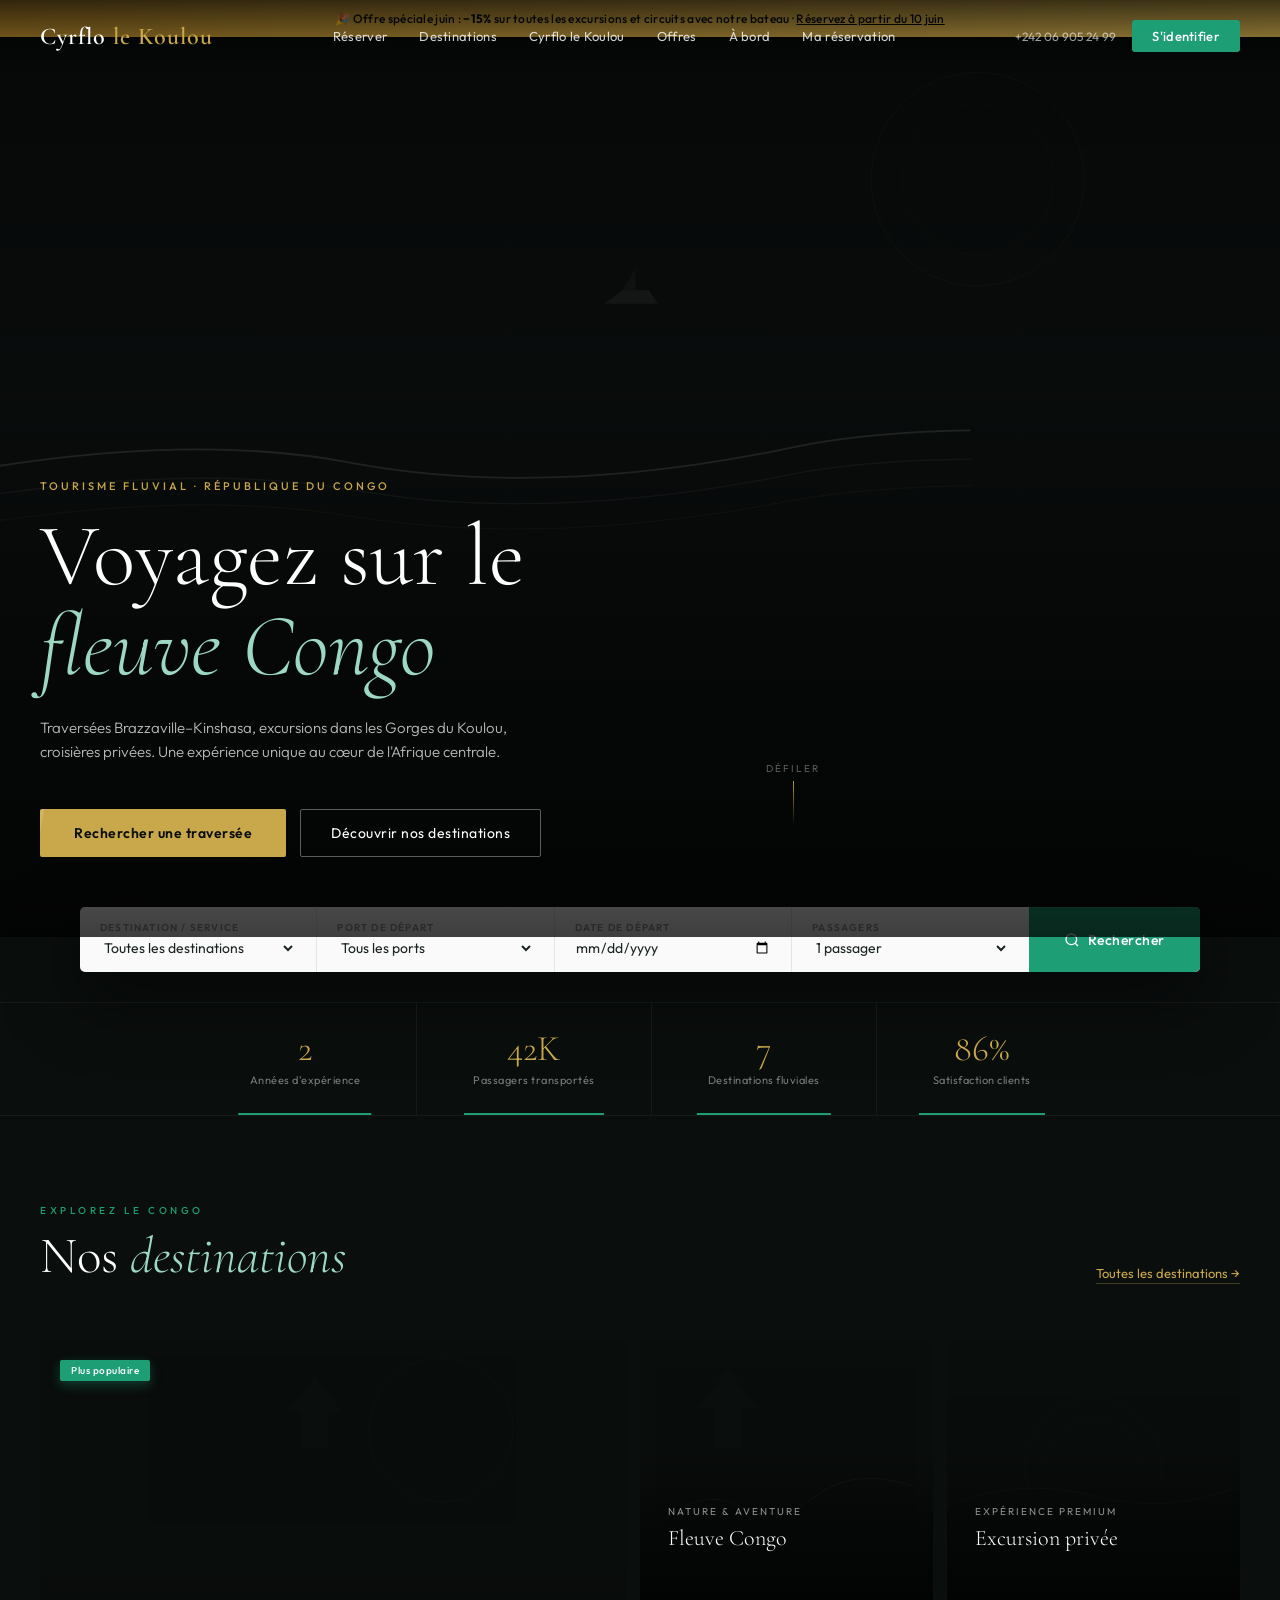
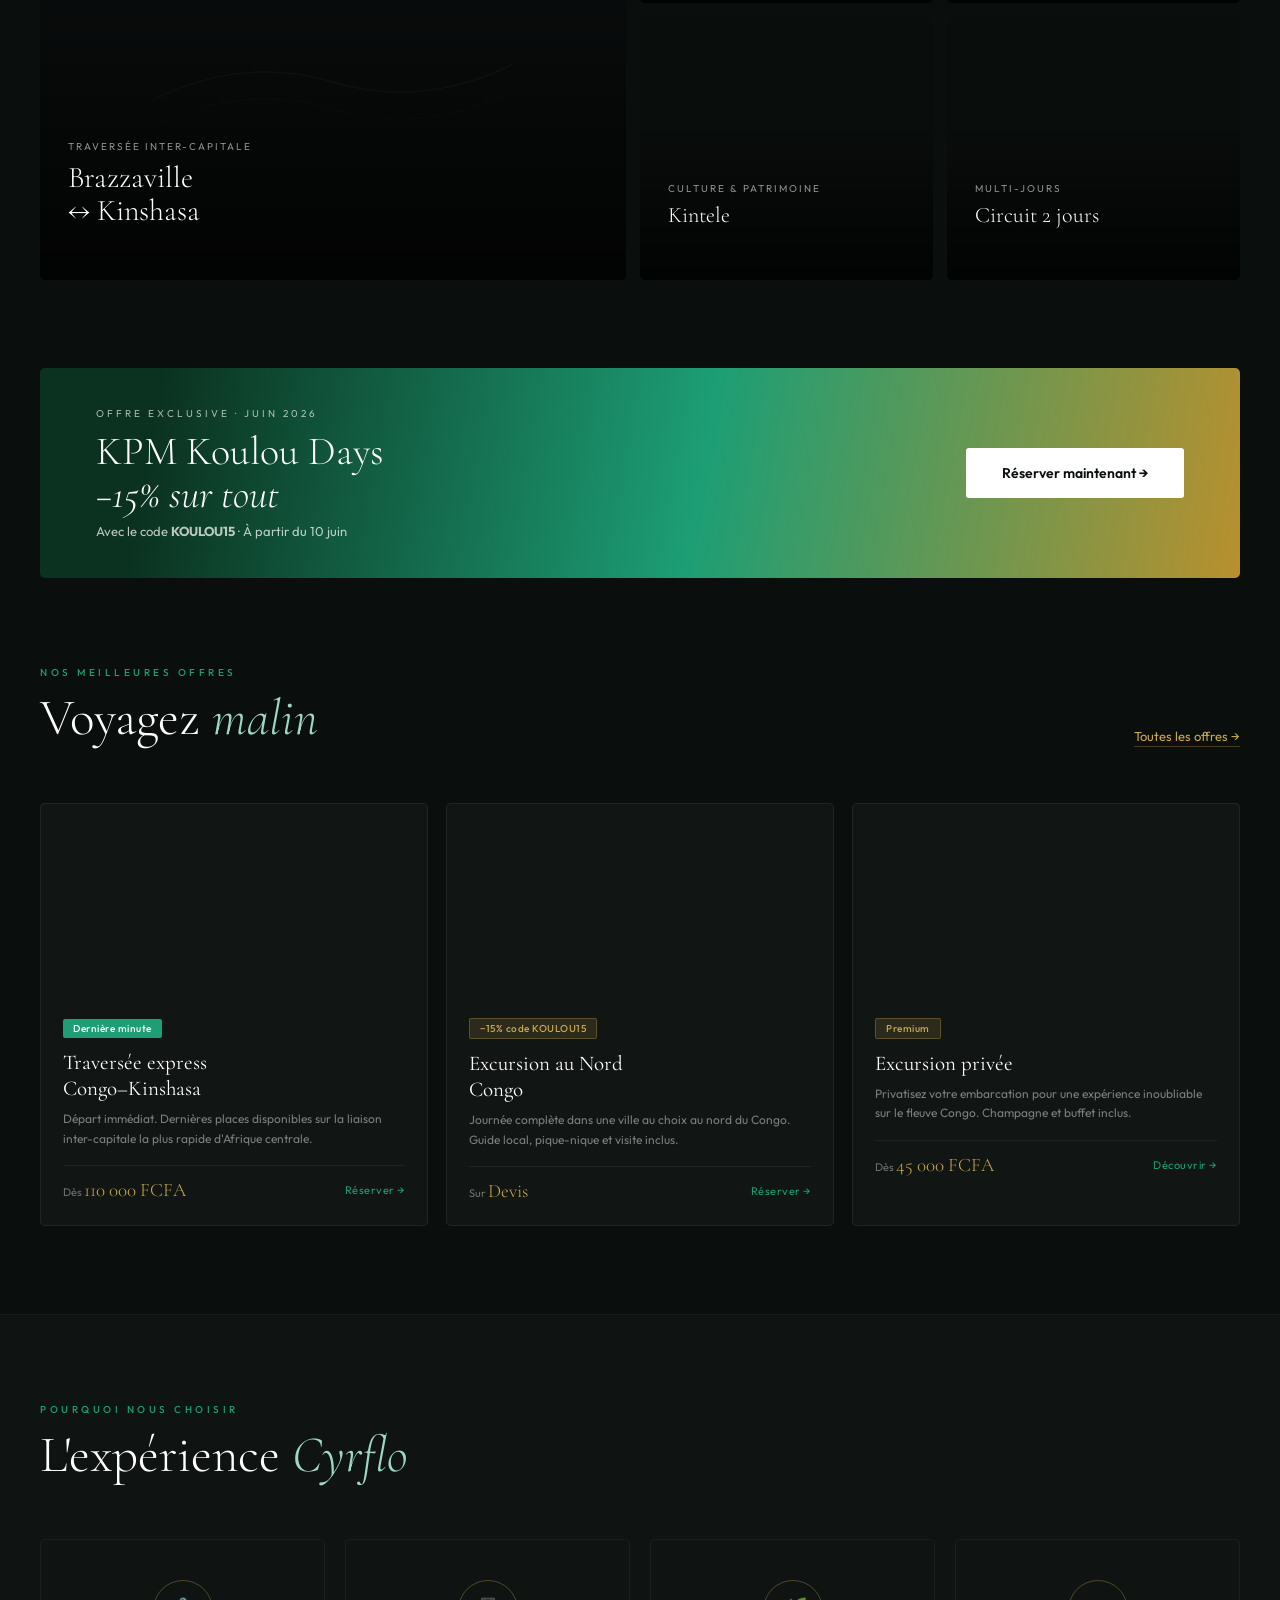
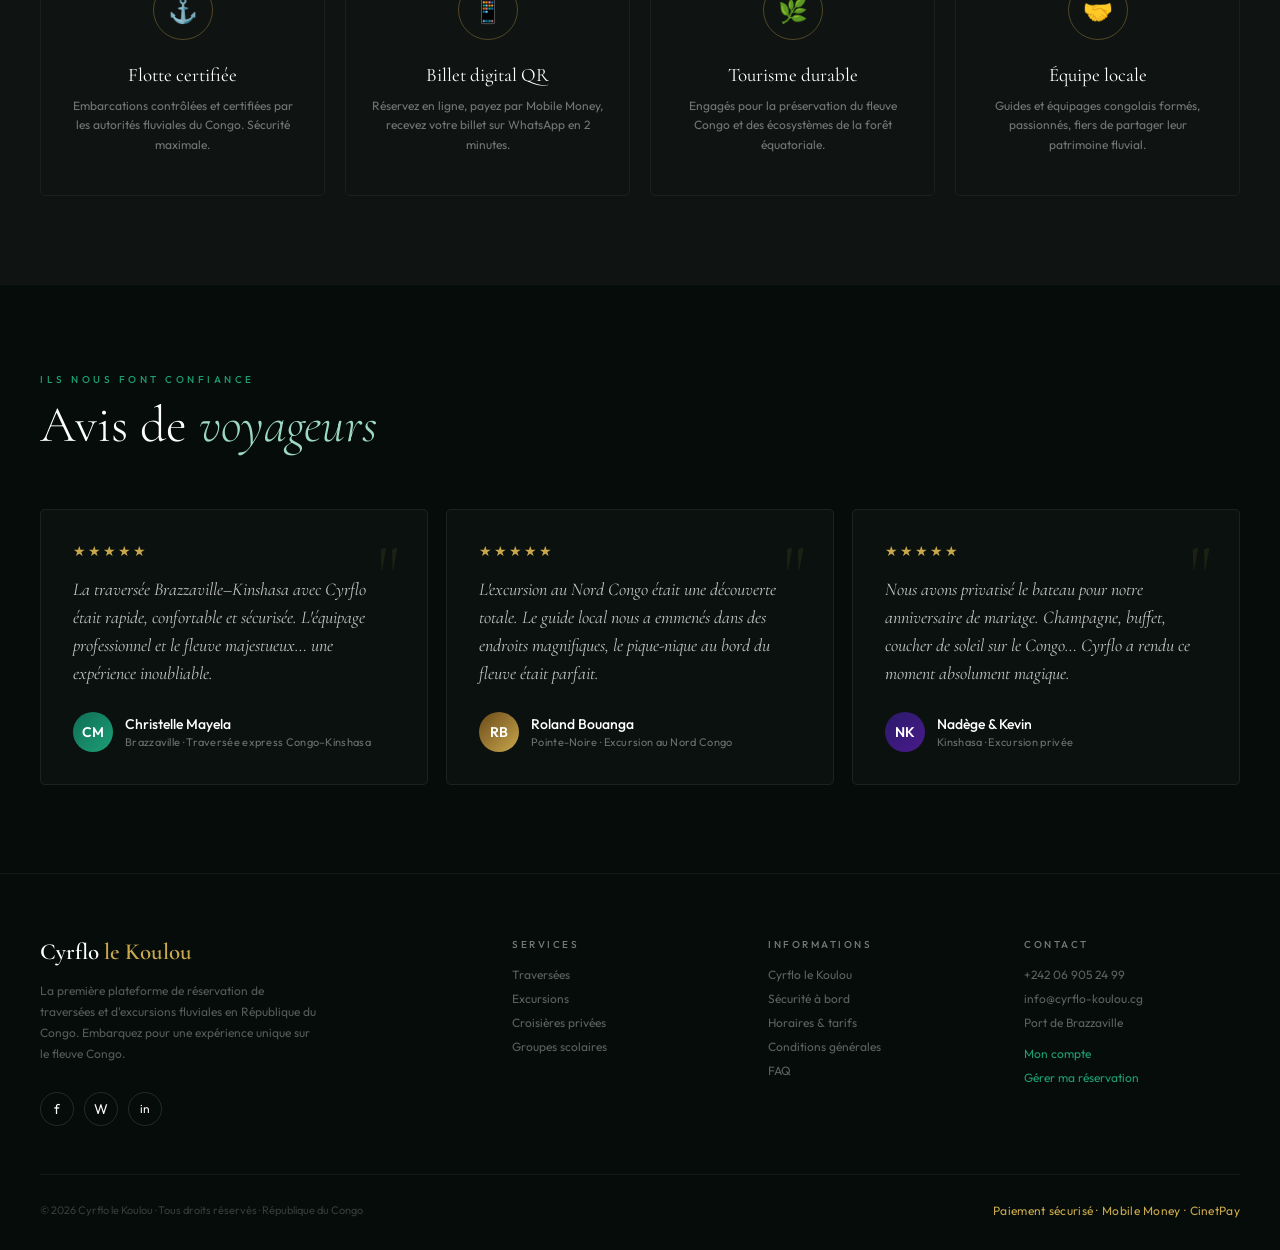
==== commit b2754b7e: "Rename cyrflo_final.html to index.html" ====
--- a/index.html
+++ b/index.html
@@ -86,7 +86,7 @@
 
 .hero-bg{
   position:absolute;inset:0;
-  background-image:url("image_07.png");
+  background-image:url("bg_1.png");
   background-size:cover;
   background-position:center 40%;
   z-index:0;
@@ -95,7 +95,7 @@
 /* Animated noise/grain overlay */
 .hero-grain{
   position:absolute;inset:0;z-index:1;opacity:0.04;
-  background-image:url("bg_pattern_1.svg");
+  background-image:url("pattern_1.svg");
   animation:grainAnim 0.4s steps(1) infinite;
 }
 @keyframes grainAnim{
@@ -434,7 +434,7 @@
 }
 .promo-bg::after{
   content:'';position:absolute;inset:0;
-  background:url("bg_pattern_2.svg") center/cover;
+  background:url("pattern_2.svg") center/cover;
 }
 .promo-content{position:relative;z-index:1}
 .promo-label{font-size:10px;letter-spacing:3px;text-transform:uppercase;color:rgba(255,255,255,0.65);margin-bottom:10px}
@@ -709,7 +709,7 @@
     <button class="see-all">Toutes les destinations →</button>
   </div>
   <div class="dest-grid">
-    <div class="dest-card big reveal" style="background:none"><div style="position:absolute;inset:0;background-image:url('image_01.jpeg');background-size:cover;background-position:center"></div>
+    <div class="dest-card big reveal" style="background:none"><div style="position:absolute;inset:0;background-image:url('dest_grande.jpeg');background-size:cover;background-position:center"></div>
       <div class="card-deco">
         <svg viewBox="0 0 400 600" fill="none" xmlns="http://www.w3.org/2000/svg" width="100%" height="100%">
           <path d="M0 400 Q100 350 200 380 Q300 410 400 360" stroke="white" stroke-width="1.5" fill="none" opacity="0.4"/>
@@ -729,7 +729,7 @@
         </div>
       </div>
     </div>
-    <div class="dest-card small reveal reveal-delay-1" style="background:none"><div style="position:absolute;inset:0;background-image:url('image_02.png');background-size:cover;background-position:center"></div>
+    <div class="dest-card small reveal reveal-delay-1" style="background:none"><div style="position:absolute;inset:0;background-image:url('dest_small_1.png');background-size:cover;background-position:center"></div>
       <div class="card-deco">
         <svg viewBox="0 0 300 250" fill="none" xmlns="http://www.w3.org/2000/svg" width="100%" height="100%">
           <path d="M20 180 Q60 140 100 160 Q140 180 180 150 Q220 120 280 140" stroke="white" stroke-width="1" fill="none" opacity="0.3"/>
@@ -743,7 +743,7 @@
         <div class="dest-price">Dès 15 000 FCFA</div>
       </div>
     </div>
-    <div class="dest-card small reveal reveal-delay-2" style="background:none"><div style="position:absolute;inset:0;background-image:url('image_03.png');background-size:cover;background-position:center"></div>
+    <div class="dest-card small reveal reveal-delay-2" style="background:none"><div style="position:absolute;inset:0;background-image:url('dest_small_2.png');background-size:cover;background-position:center"></div>
       <div class="card-deco">
         <svg viewBox="0 0 300 250" fill="none" xmlns="http://www.w3.org/2000/svg" width="100%" height="100%">
           <circle cx="150" cy="120" r="70" stroke="rgba(201,168,76,0.15)" stroke-width="1" fill="none"/>
@@ -758,7 +758,7 @@
         <div class="dest-price">Dès 45 000 FCFA</div>
       </div>
     </div>
-    <div class="dest-card small reveal reveal-delay-1" style="background:none"><div style="position:absolute;inset:0;background-image:url('image_04.jpeg');background-size:cover;background-position:center top"></div>
+    <div class="dest-card small reveal reveal-delay-1" style="background:none"><div style="position:absolute;inset:0;background-image:url('dest_small_3.jpeg');background-size:cover;background-position:center top"></div>
       <div class="dest-overlay"></div>
       <div class="dest-content">
         <div class="dest-label">Culture & patrimoine</div>
@@ -766,7 +766,7 @@
         <div class="dest-price">Sur devis</div>
       </div>
     </div>
-    <div class="dest-card small reveal reveal-delay-2" style="background:none"><div style="position:absolute;inset:0;background-image:url('image_05.webp');background-size:cover;background-position:center"></div>
+    <div class="dest-card small reveal reveal-delay-2" style="background:none"><div style="position:absolute;inset:0;background-image:url('dest_small_4.webp');background-size:cover;background-position:center"></div>
       <div class="dest-overlay"></div>
       <div class="dest-content">
         <div class="dest-label">Multi-jours</div>
@@ -799,7 +799,7 @@
   </div>
   <div class="offers-grid">
     <div class="offer-card reveal">
-      <div class="offer-img" style="background-image:url('image_01.jpeg');background-size:cover;background-position:center">
+      <div class="offer-img" style="background-image:url('offer_1.jpeg');background-size:cover;background-position:center">
         <div class="offer-img-inner"></div>
       </div>
       <div class="offer-body">
@@ -813,7 +813,7 @@
       </div>
     </div>
     <div class="offer-card reveal reveal-delay-1">
-      <div class="offer-img" style="background-image:url('image_06.jpeg');background-size:cover;background-position:center">
+      <div class="offer-img" style="background-image:url('offer_2.jpeg');background-size:cover;background-position:center">
         <div class="offer-img-inner"></div>
       </div>
       <div class="offer-body">
@@ -827,7 +827,7 @@
       </div>
     </div>
     <div class="offer-card reveal reveal-delay-2">
-      <div class="offer-img" style="background-image:url('image_05.webp');background-size:cover;background-position:center top">
+      <div class="offer-img" style="background-image:url('offer_3.webp');background-size:cover;background-position:center top">
         <div class="offer-img-inner"></div>
       </div>
       <div class="offer-body">
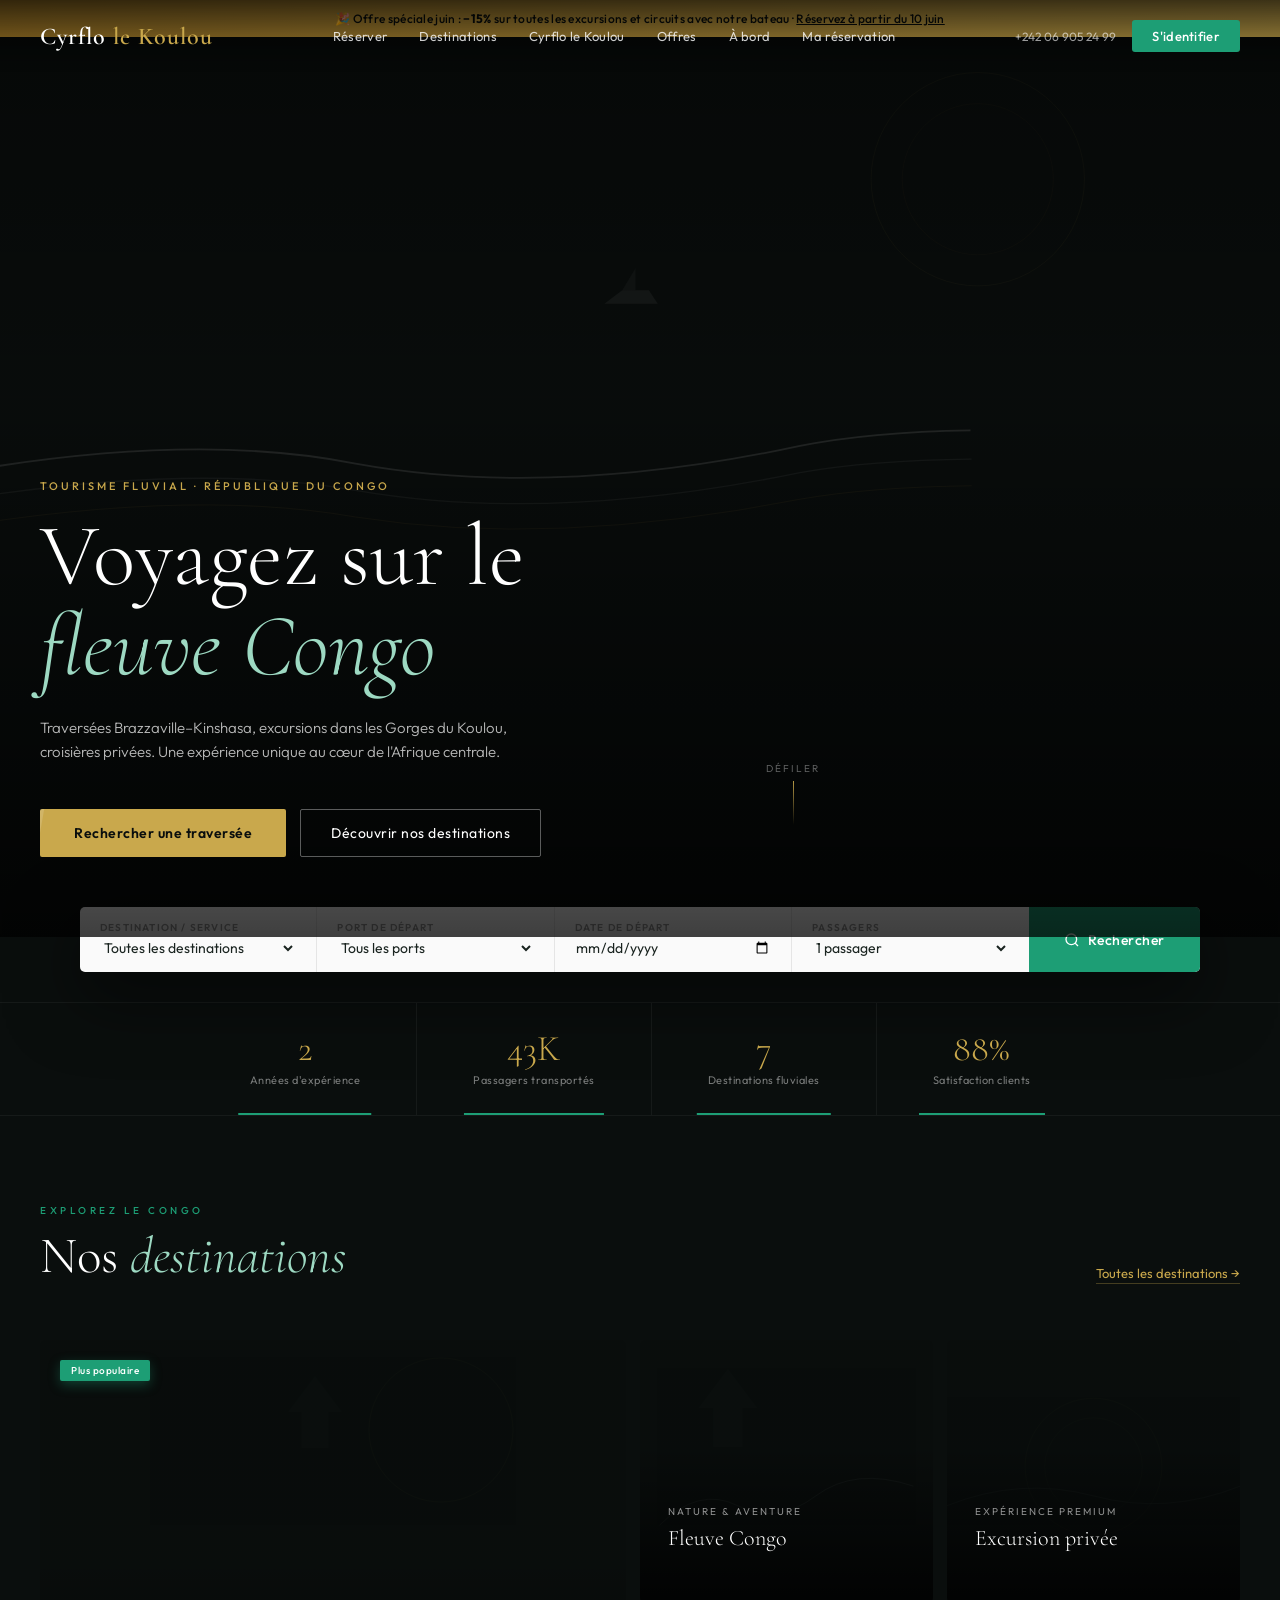
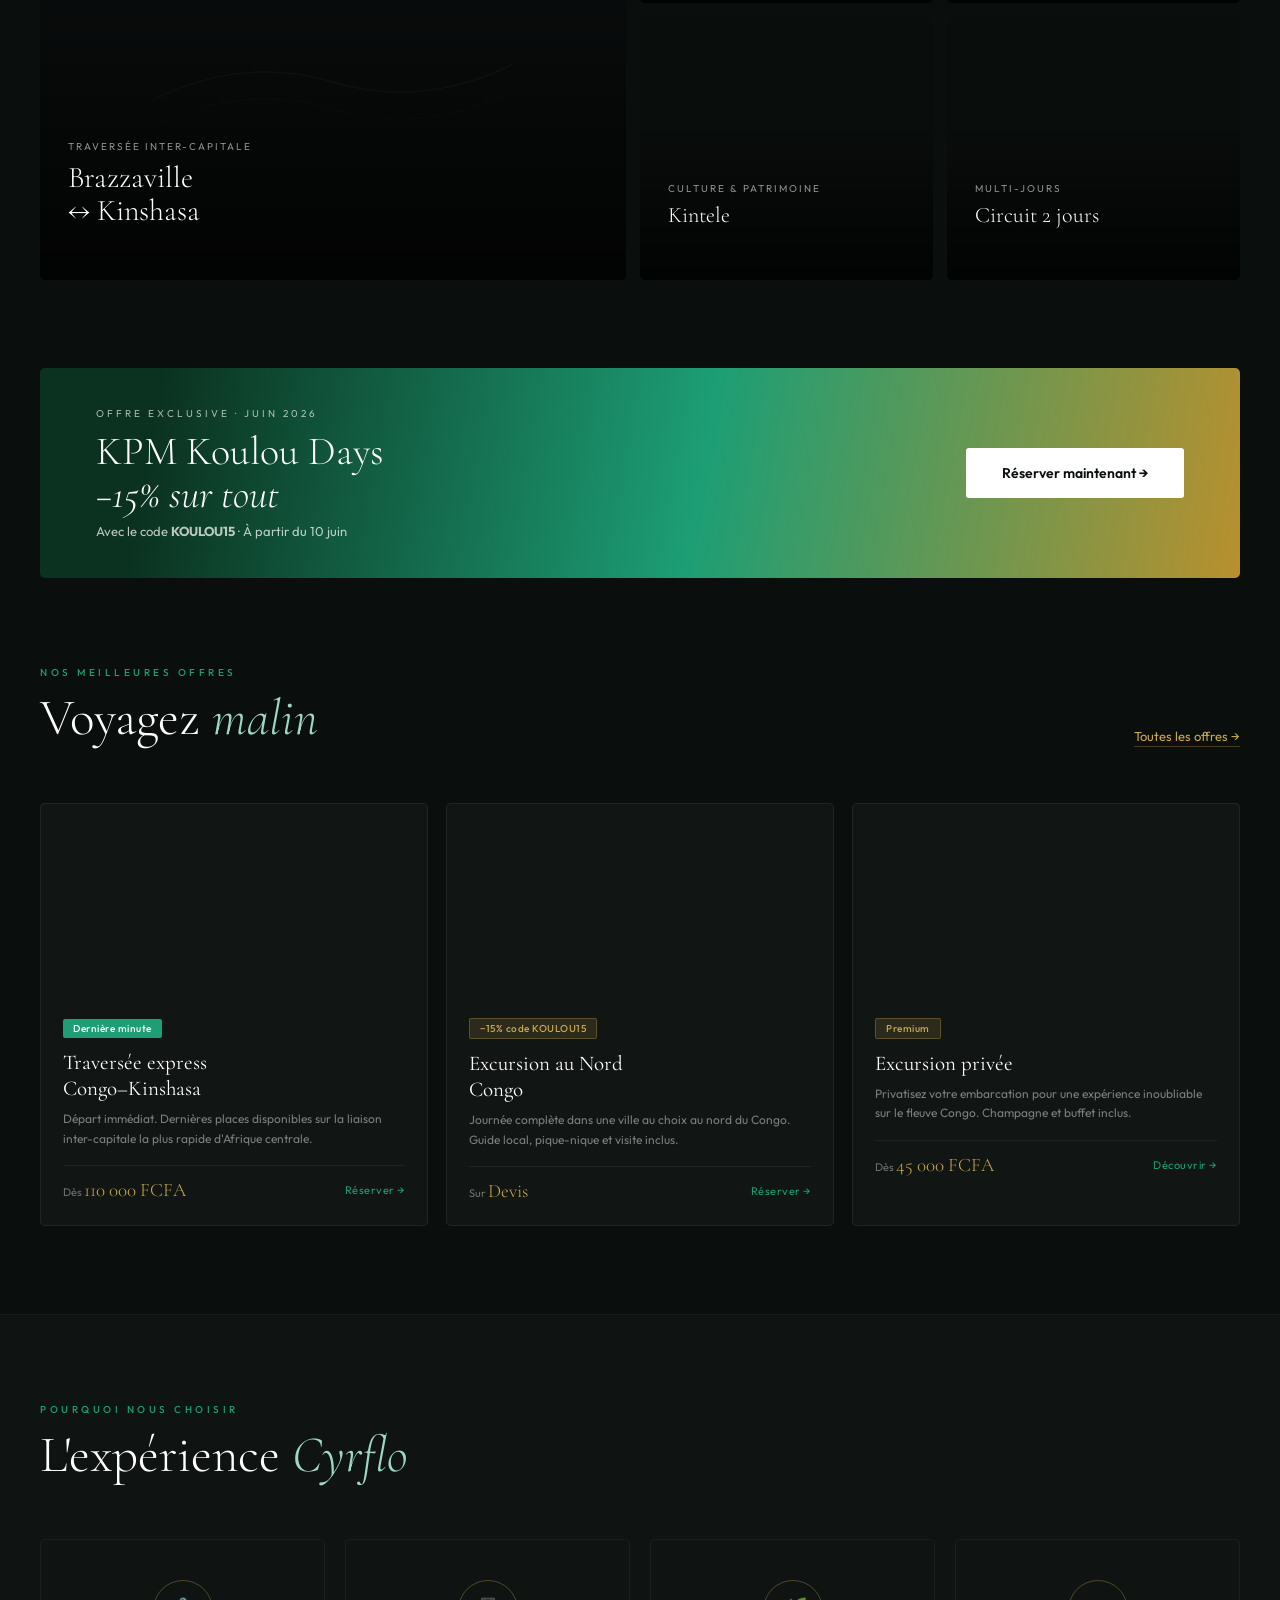
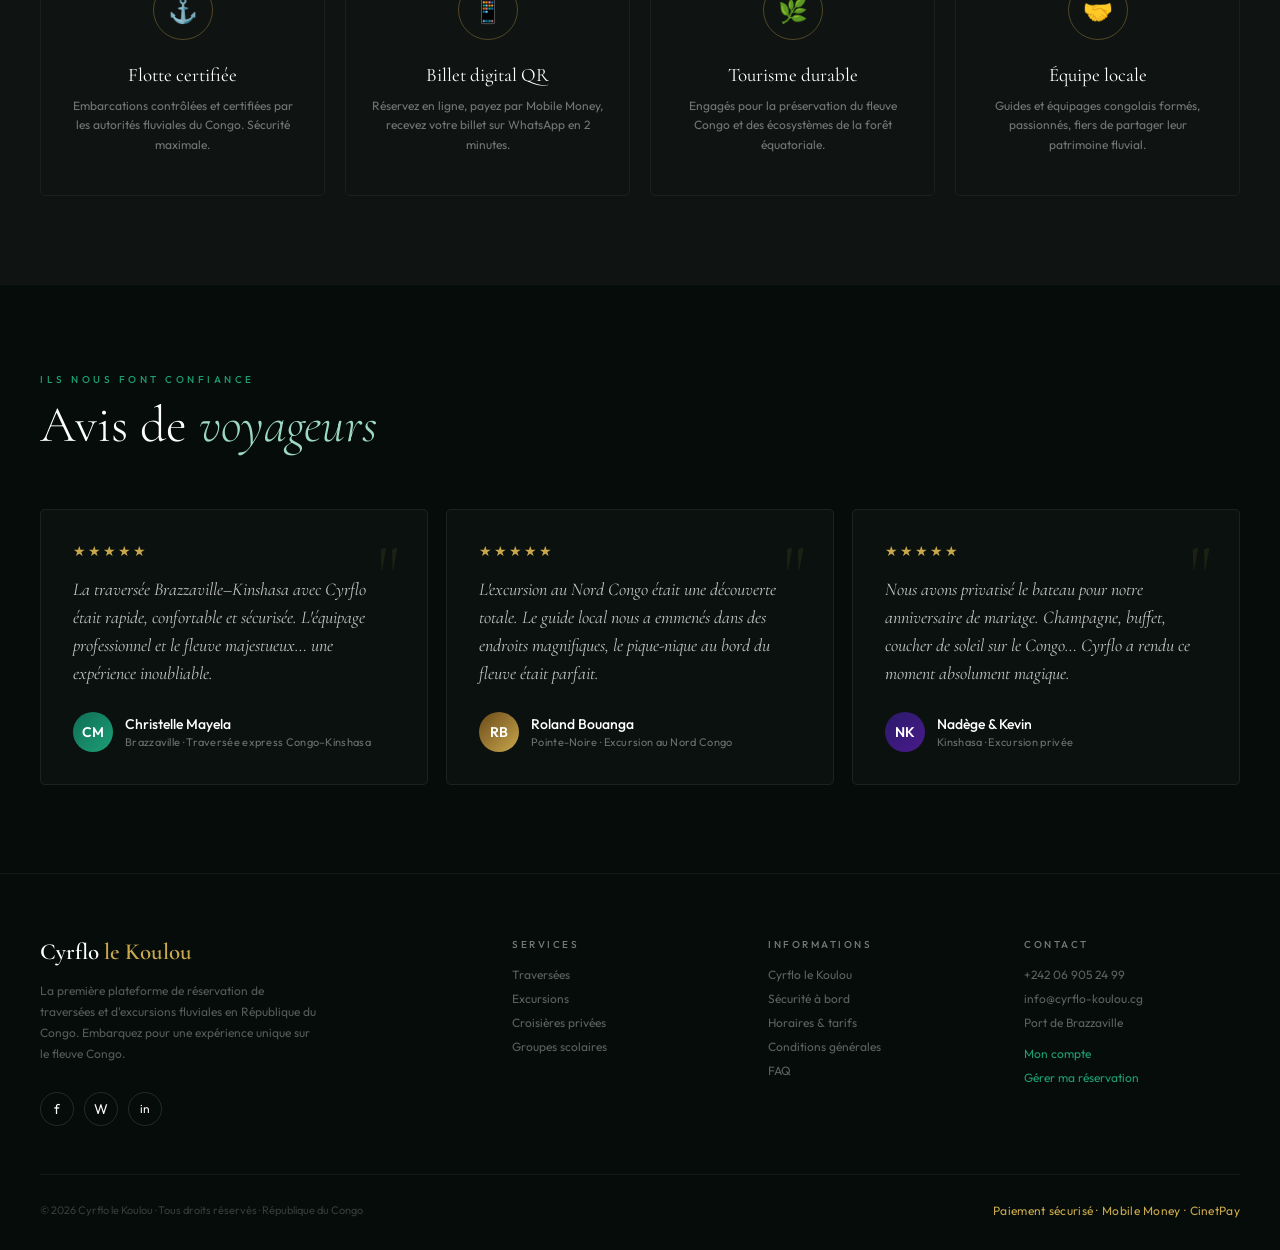
==== commit 364e4ac8: "Rename cyrflo_v3.html to index.html" ====
--- a/index.html
+++ b/index.html
@@ -86,7 +86,7 @@
 
 .hero-bg{
   position:absolute;inset:0;
-  background-image:url("bg_1.png");
+  background-image:url("hero.png");
   background-size:cover;
   background-position:center 40%;
   z-index:0;
@@ -709,7 +709,7 @@
     <button class="see-all">Toutes les destinations →</button>
   </div>
   <div class="dest-grid">
-    <div class="dest-card big reveal" style="background:none"><div style="position:absolute;inset:0;background-image:url('dest_grande.jpeg');background-size:cover;background-position:center"></div>
+    <div class="dest-card big reveal" style="background:none"><div style="position:absolute;inset:0;background-image:url('brazzaville_kinshasa.jpeg');background-size:cover;background-position:center"></div>
       <div class="card-deco">
         <svg viewBox="0 0 400 600" fill="none" xmlns="http://www.w3.org/2000/svg" width="100%" height="100%">
           <path d="M0 400 Q100 350 200 380 Q300 410 400 360" stroke="white" stroke-width="1.5" fill="none" opacity="0.4"/>
@@ -729,7 +729,7 @@
         </div>
       </div>
     </div>
-    <div class="dest-card small reveal reveal-delay-1" style="background:none"><div style="position:absolute;inset:0;background-image:url('dest_small_1.png');background-size:cover;background-position:center"></div>
+    <div class="dest-card small reveal reveal-delay-1" style="background:none"><div style="position:absolute;inset:0;background-image:url('fleuve_congo.png');background-size:cover;background-position:center"></div>
       <div class="card-deco">
         <svg viewBox="0 0 300 250" fill="none" xmlns="http://www.w3.org/2000/svg" width="100%" height="100%">
           <path d="M20 180 Q60 140 100 160 Q140 180 180 150 Q220 120 280 140" stroke="white" stroke-width="1" fill="none" opacity="0.3"/>
@@ -743,7 +743,7 @@
         <div class="dest-price">Dès 15 000 FCFA</div>
       </div>
     </div>
-    <div class="dest-card small reveal reveal-delay-2" style="background:none"><div style="position:absolute;inset:0;background-image:url('dest_small_2.png');background-size:cover;background-position:center"></div>
+    <div class="dest-card small reveal reveal-delay-2" style="background:none"><div style="position:absolute;inset:0;background-image:url('excursion_privee_dest.png');background-size:cover;background-position:center"></div>
       <div class="card-deco">
         <svg viewBox="0 0 300 250" fill="none" xmlns="http://www.w3.org/2000/svg" width="100%" height="100%">
           <circle cx="150" cy="120" r="70" stroke="rgba(201,168,76,0.15)" stroke-width="1" fill="none"/>
@@ -758,7 +758,7 @@
         <div class="dest-price">Dès 45 000 FCFA</div>
       </div>
     </div>
-    <div class="dest-card small reveal reveal-delay-1" style="background:none"><div style="position:absolute;inset:0;background-image:url('dest_small_3.jpeg');background-size:cover;background-position:center top"></div>
+    <div class="dest-card small reveal reveal-delay-1" style="background:none"><div style="position:absolute;inset:0;background-image:url('kintele.jpeg');background-size:cover;background-position:center top"></div>
       <div class="dest-overlay"></div>
       <div class="dest-content">
         <div class="dest-label">Culture & patrimoine</div>
@@ -766,7 +766,7 @@
         <div class="dest-price">Sur devis</div>
       </div>
     </div>
-    <div class="dest-card small reveal reveal-delay-2" style="background:none"><div style="position:absolute;inset:0;background-image:url('dest_small_4.webp');background-size:cover;background-position:center"></div>
+    <div class="dest-card small reveal reveal-delay-2" style="background:none"><div style="position:absolute;inset:0;background-image:url('circuit_2jours.webp');background-size:cover;background-position:center"></div>
       <div class="dest-overlay"></div>
       <div class="dest-content">
         <div class="dest-label">Multi-jours</div>
@@ -799,7 +799,7 @@
   </div>
   <div class="offers-grid">
     <div class="offer-card reveal">
-      <div class="offer-img" style="background-image:url('offer_1.jpeg');background-size:cover;background-position:center">
+      <div class="offer-img" style="background-image:url('brazzaville_kinshasa.jpeg');background-size:cover;background-position:center">
         <div class="offer-img-inner"></div>
       </div>
       <div class="offer-body">
@@ -813,7 +813,7 @@
       </div>
     </div>
     <div class="offer-card reveal reveal-delay-1">
-      <div class="offer-img" style="background-image:url('offer_2.jpeg');background-size:cover;background-position:center">
+      <div class="offer-img" style="background-image:url('nord_congo.jpeg');background-size:cover;background-position:center">
         <div class="offer-img-inner"></div>
       </div>
       <div class="offer-body">
@@ -827,7 +827,7 @@
       </div>
     </div>
     <div class="offer-card reveal reveal-delay-2">
-      <div class="offer-img" style="background-image:url('offer_3.webp');background-size:cover;background-position:center top">
+      <div class="offer-img" style="background-image:url('circuit_2jours.webp');background-size:cover;background-position:center top">
         <div class="offer-img-inner"></div>
       </div>
       <div class="offer-body">
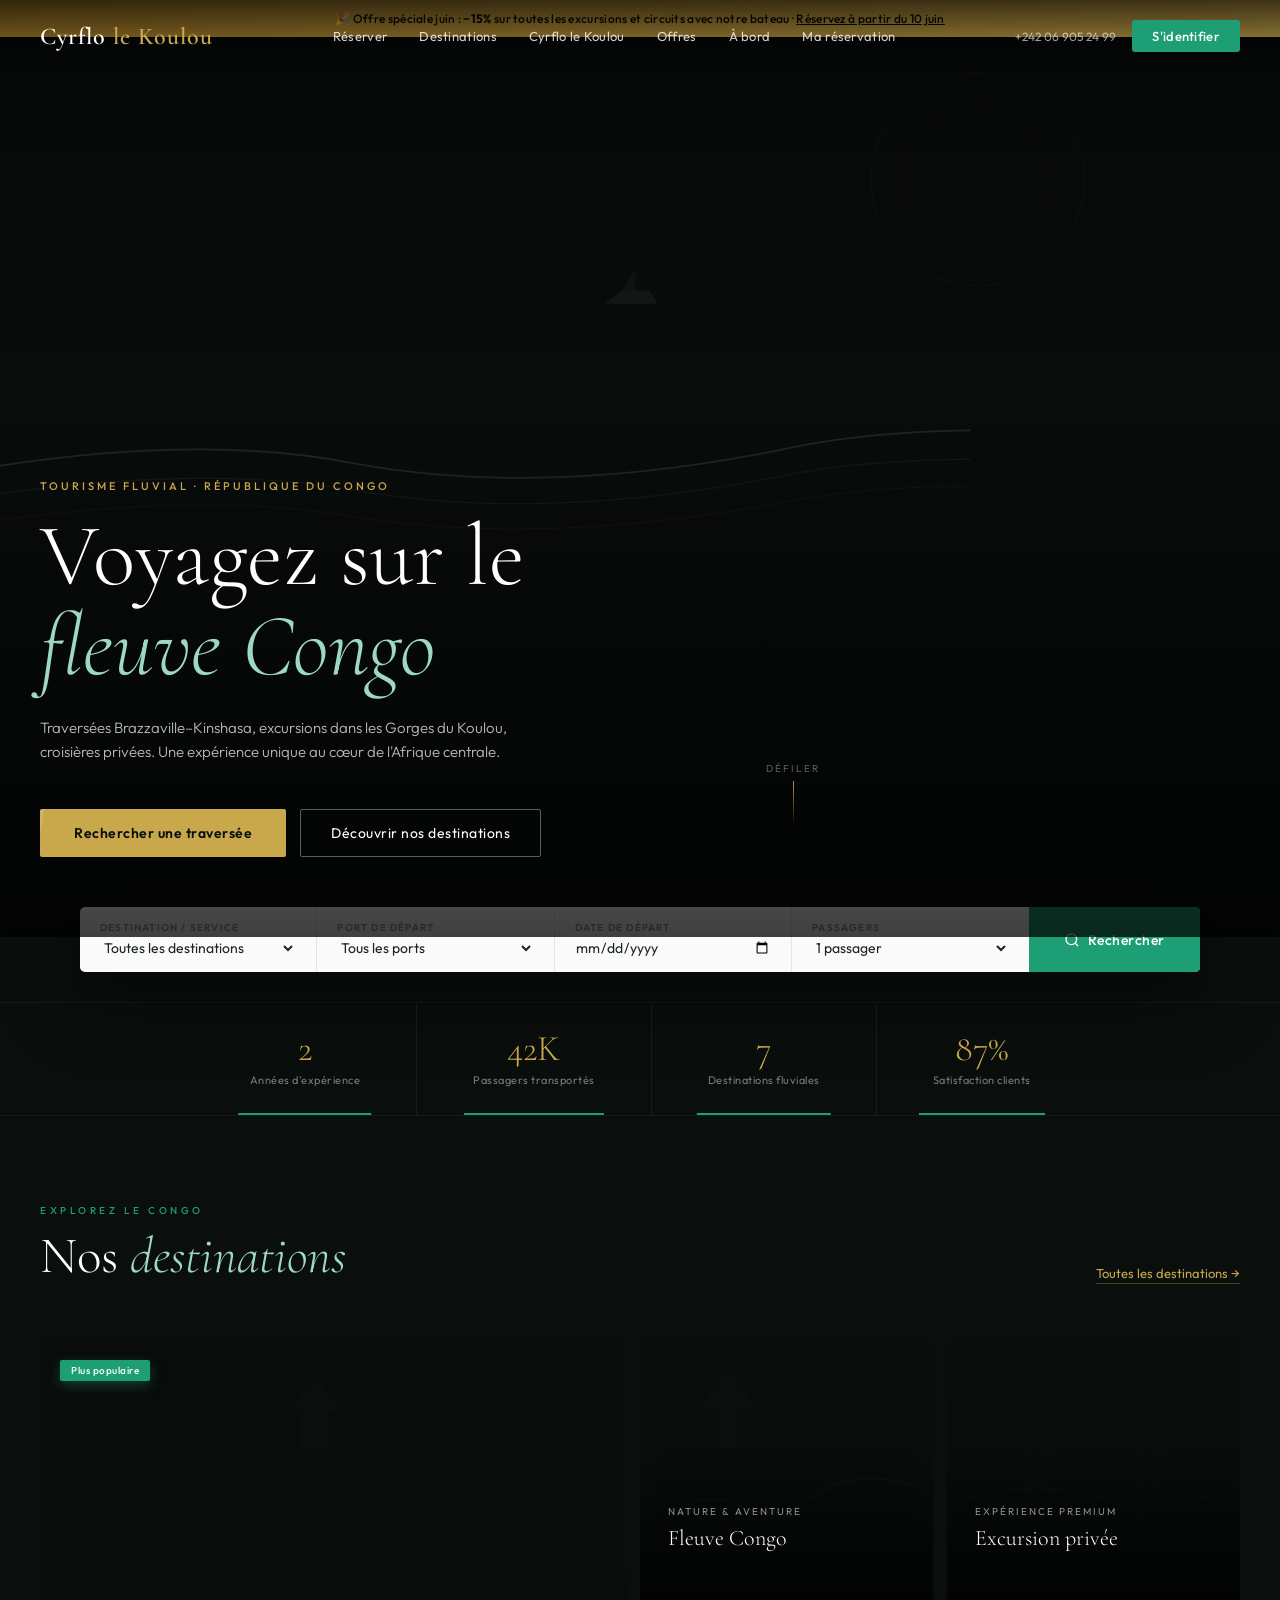
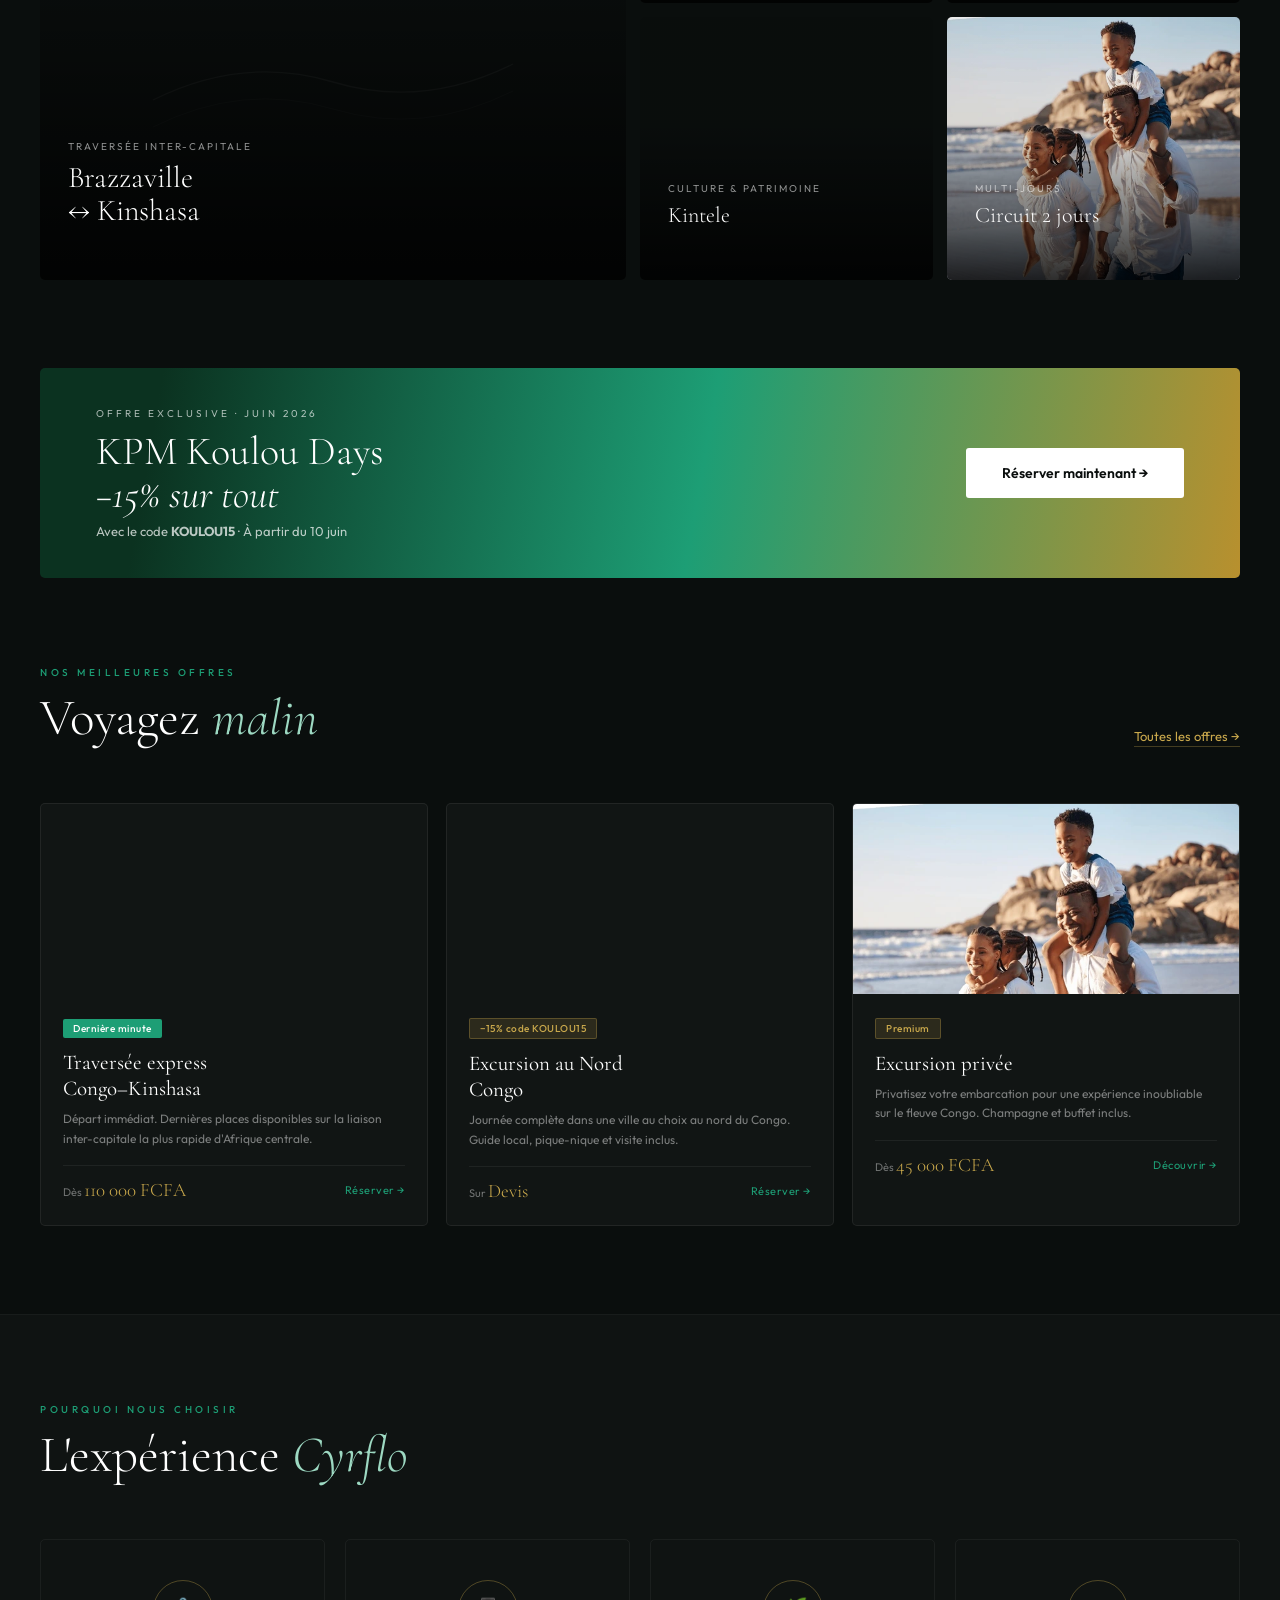
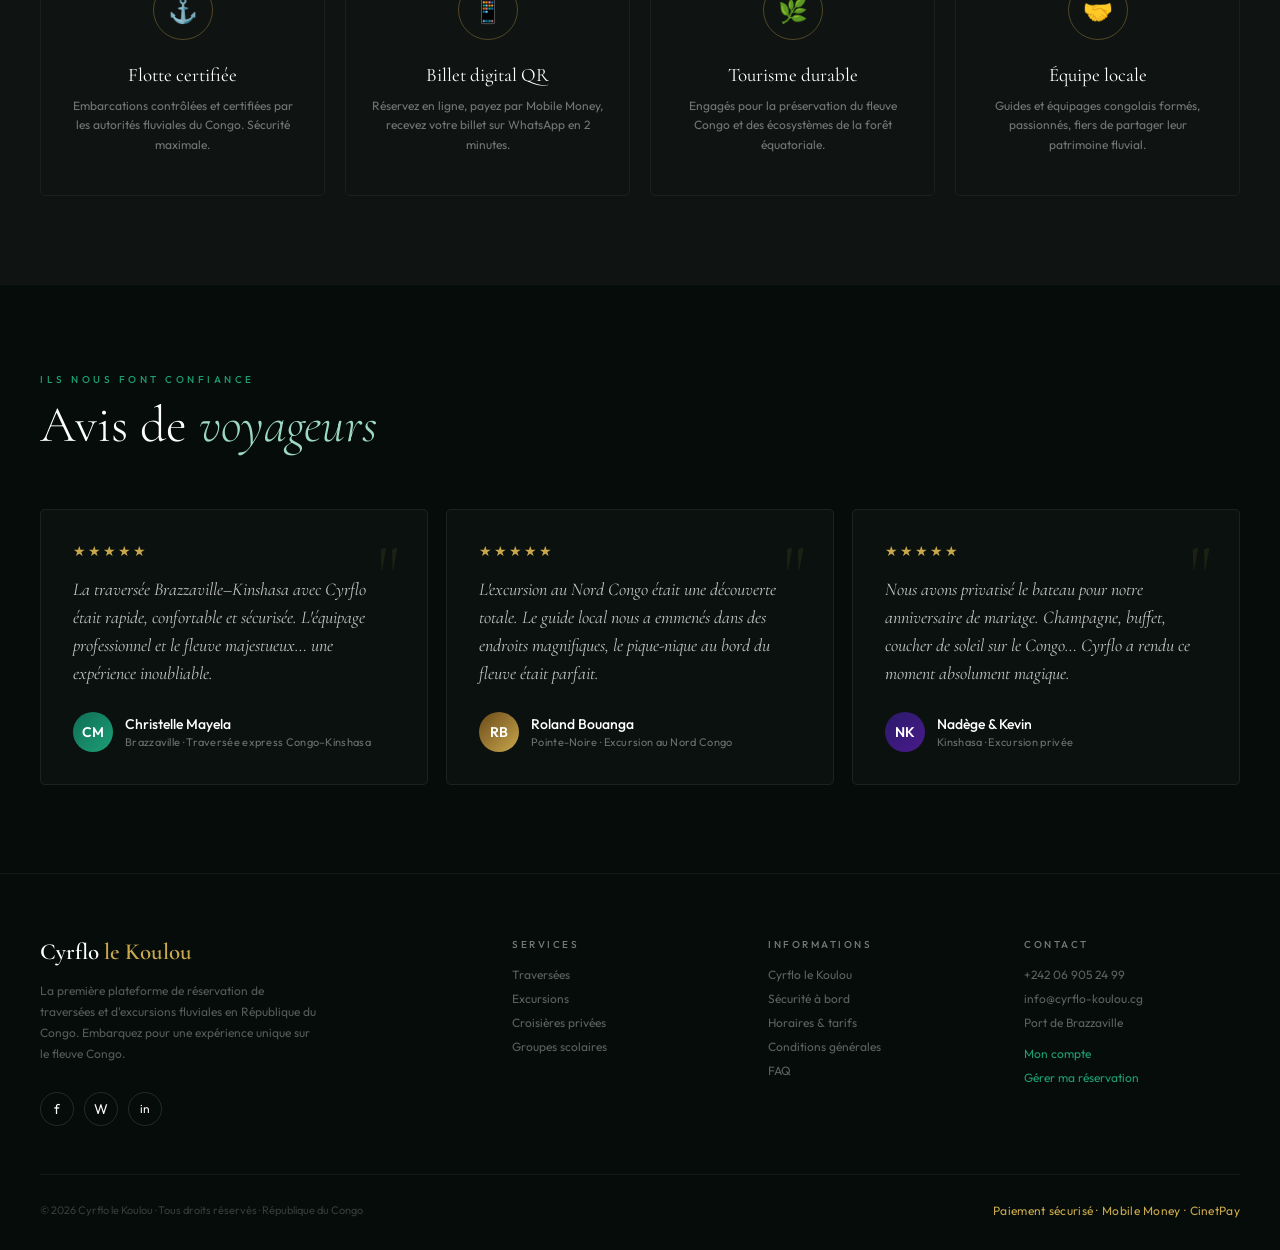
==== commit 1d71aea1: "Rename index_1.html to index.html" ====
--- a/index.html
+++ b/index.html
@@ -86,7 +86,7 @@
 
 .hero-bg{
   position:absolute;inset:0;
-  background-image:url("hero.png");
+  background-image:url("image_07.png");
   background-size:cover;
   background-position:center 40%;
   z-index:0;
@@ -95,7 +95,7 @@
 /* Animated noise/grain overlay */
 .hero-grain{
   position:absolute;inset:0;z-index:1;opacity:0.04;
-  background-image:url("pattern_1.svg");
+  background-image:url("bg_pattern_1.svg");
   animation:grainAnim 0.4s steps(1) infinite;
 }
 @keyframes grainAnim{
@@ -434,7 +434,7 @@
 }
 .promo-bg::after{
   content:'';position:absolute;inset:0;
-  background:url("pattern_2.svg") center/cover;
+  background:url("bg_pattern_2.svg") center/cover;
 }
 .promo-content{position:relative;z-index:1}
 .promo-label{font-size:10px;letter-spacing:3px;text-transform:uppercase;color:rgba(255,255,255,0.65);margin-bottom:10px}
@@ -709,7 +709,7 @@
     <button class="see-all">Toutes les destinations →</button>
   </div>
   <div class="dest-grid">
-    <div class="dest-card big reveal" style="background:none"><div style="position:absolute;inset:0;background-image:url('brazzaville_kinshasa.jpeg');background-size:cover;background-position:center"></div>
+    <div class="dest-card big reveal" style="background:none"><div style="position:absolute;inset:0;background-image:url('image_01.jpeg');background-size:cover;background-position:center"></div>
       <div class="card-deco">
         <svg viewBox="0 0 400 600" fill="none" xmlns="http://www.w3.org/2000/svg" width="100%" height="100%">
           <path d="M0 400 Q100 350 200 380 Q300 410 400 360" stroke="white" stroke-width="1.5" fill="none" opacity="0.4"/>
@@ -729,7 +729,7 @@
         </div>
       </div>
     </div>
-    <div class="dest-card small reveal reveal-delay-1" style="background:none"><div style="position:absolute;inset:0;background-image:url('fleuve_congo.png');background-size:cover;background-position:center"></div>
+    <div class="dest-card small reveal reveal-delay-1" style="background:none"><div style="position:absolute;inset:0;background-image:url('image_02.png');background-size:cover;background-position:center"></div>
       <div class="card-deco">
         <svg viewBox="0 0 300 250" fill="none" xmlns="http://www.w3.org/2000/svg" width="100%" height="100%">
           <path d="M20 180 Q60 140 100 160 Q140 180 180 150 Q220 120 280 140" stroke="white" stroke-width="1" fill="none" opacity="0.3"/>
@@ -743,7 +743,7 @@
         <div class="dest-price">Dès 15 000 FCFA</div>
       </div>
     </div>
-    <div class="dest-card small reveal reveal-delay-2" style="background:none"><div style="position:absolute;inset:0;background-image:url('excursion_privee_dest.png');background-size:cover;background-position:center"></div>
+    <div class="dest-card small reveal reveal-delay-2" style="background:none"><div style="position:absolute;inset:0;background-image:url('image_03.png');background-size:cover;background-position:center"></div>
       <div class="card-deco">
         <svg viewBox="0 0 300 250" fill="none" xmlns="http://www.w3.org/2000/svg" width="100%" height="100%">
           <circle cx="150" cy="120" r="70" stroke="rgba(201,168,76,0.15)" stroke-width="1" fill="none"/>
@@ -758,7 +758,7 @@
         <div class="dest-price">Dès 45 000 FCFA</div>
       </div>
     </div>
-    <div class="dest-card small reveal reveal-delay-1" style="background:none"><div style="position:absolute;inset:0;background-image:url('kintele.jpeg');background-size:cover;background-position:center top"></div>
+    <div class="dest-card small reveal reveal-delay-1" style="background:none"><div style="position:absolute;inset:0;background-image:url('image_04.jpeg');background-size:cover;background-position:center top"></div>
       <div class="dest-overlay"></div>
       <div class="dest-content">
         <div class="dest-label">Culture & patrimoine</div>
@@ -766,7 +766,7 @@
         <div class="dest-price">Sur devis</div>
       </div>
     </div>
-    <div class="dest-card small reveal reveal-delay-2" style="background:none"><div style="position:absolute;inset:0;background-image:url('circuit_2jours.webp');background-size:cover;background-position:center"></div>
+    <div class="dest-card small reveal reveal-delay-2" style="background:none"><div style="position:absolute;inset:0;background-image:url('image_05.webp');background-size:cover;background-position:center"></div>
       <div class="dest-overlay"></div>
       <div class="dest-content">
         <div class="dest-label">Multi-jours</div>
@@ -799,7 +799,7 @@
   </div>
   <div class="offers-grid">
     <div class="offer-card reveal">
-      <div class="offer-img" style="background-image:url('brazzaville_kinshasa.jpeg');background-size:cover;background-position:center">
+      <div class="offer-img" style="background-image:url('image_01.jpeg');background-size:cover;background-position:center">
         <div class="offer-img-inner"></div>
       </div>
       <div class="offer-body">
@@ -813,7 +813,7 @@
       </div>
     </div>
     <div class="offer-card reveal reveal-delay-1">
-      <div class="offer-img" style="background-image:url('nord_congo.jpeg');background-size:cover;background-position:center">
+      <div class="offer-img" style="background-image:url('image_06.jpeg');background-size:cover;background-position:center">
         <div class="offer-img-inner"></div>
       </div>
       <div class="offer-body">
@@ -827,7 +827,7 @@
       </div>
     </div>
     <div class="offer-card reveal reveal-delay-2">
-      <div class="offer-img" style="background-image:url('circuit_2jours.webp');background-size:cover;background-position:center top">
+      <div class="offer-img" style="background-image:url('image_05.webp');background-size:cover;background-position:center top">
         <div class="offer-img-inner"></div>
       </div>
       <div class="offer-body">
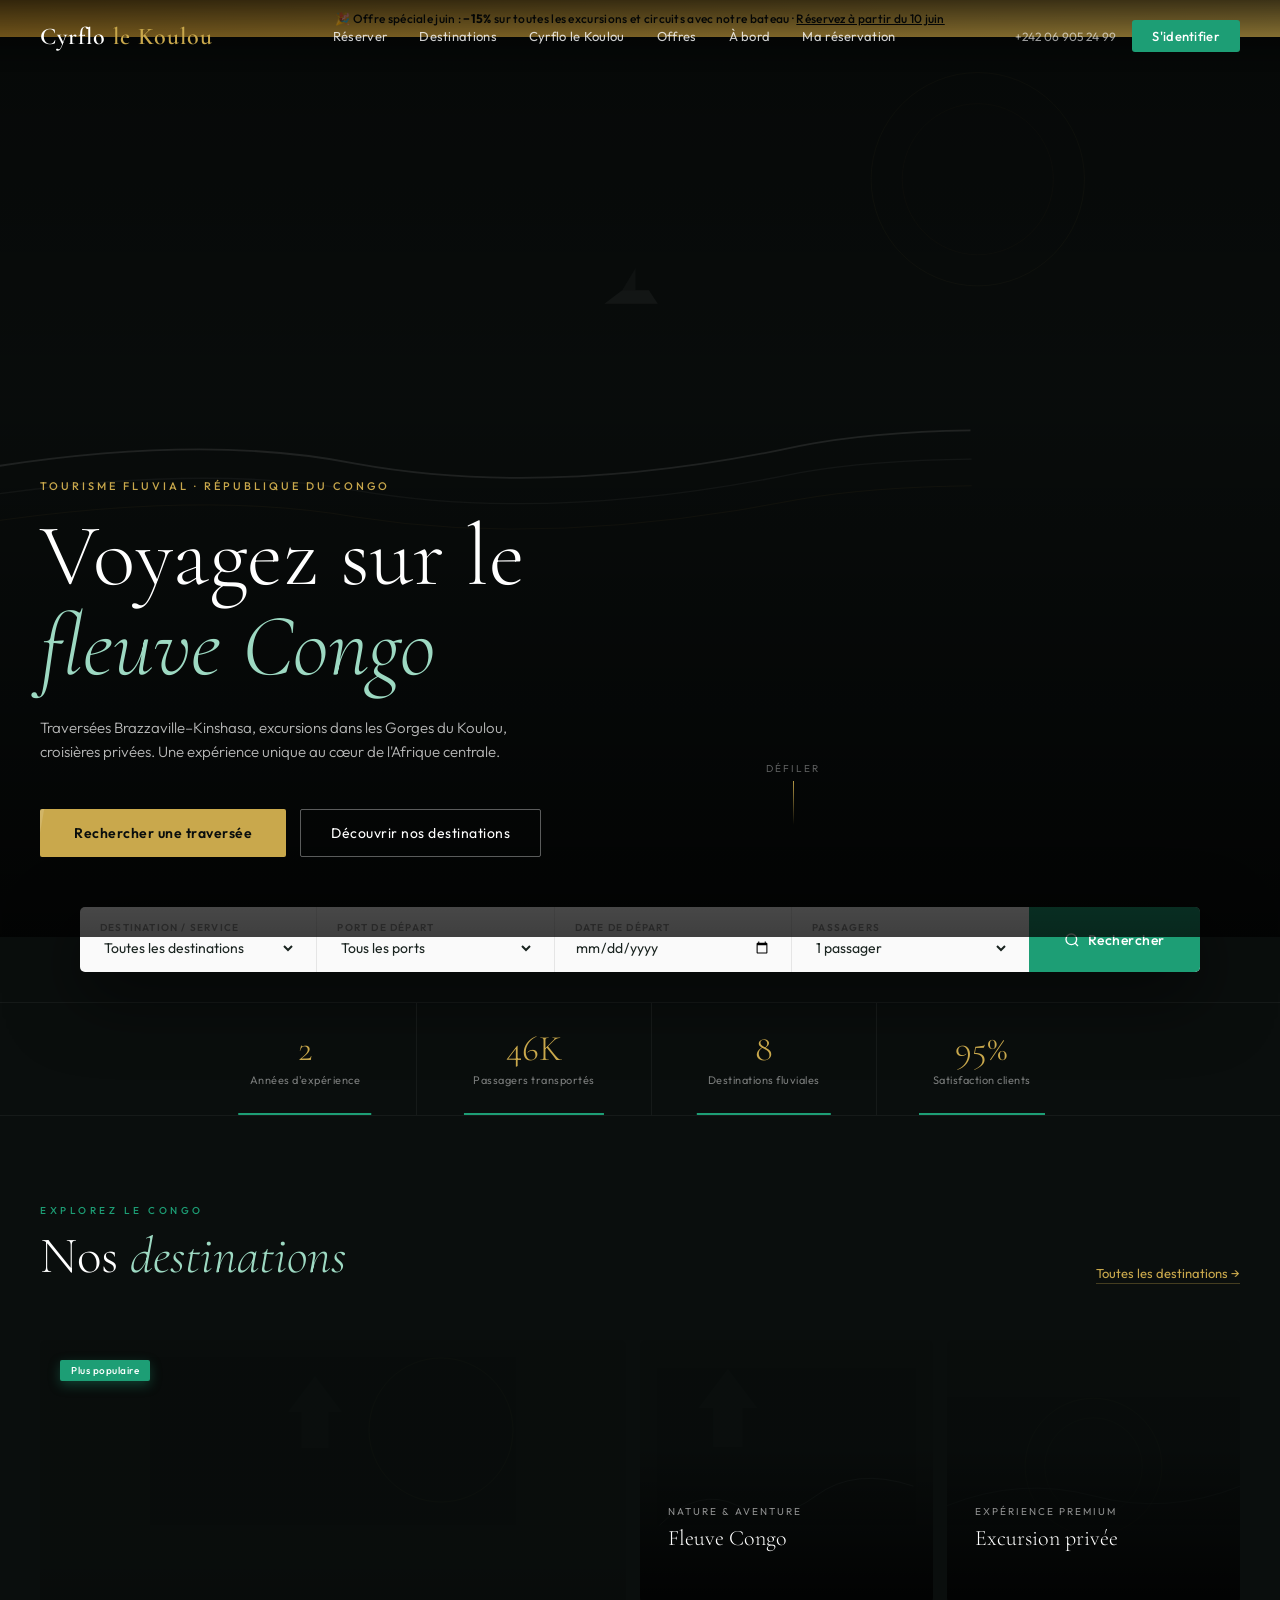
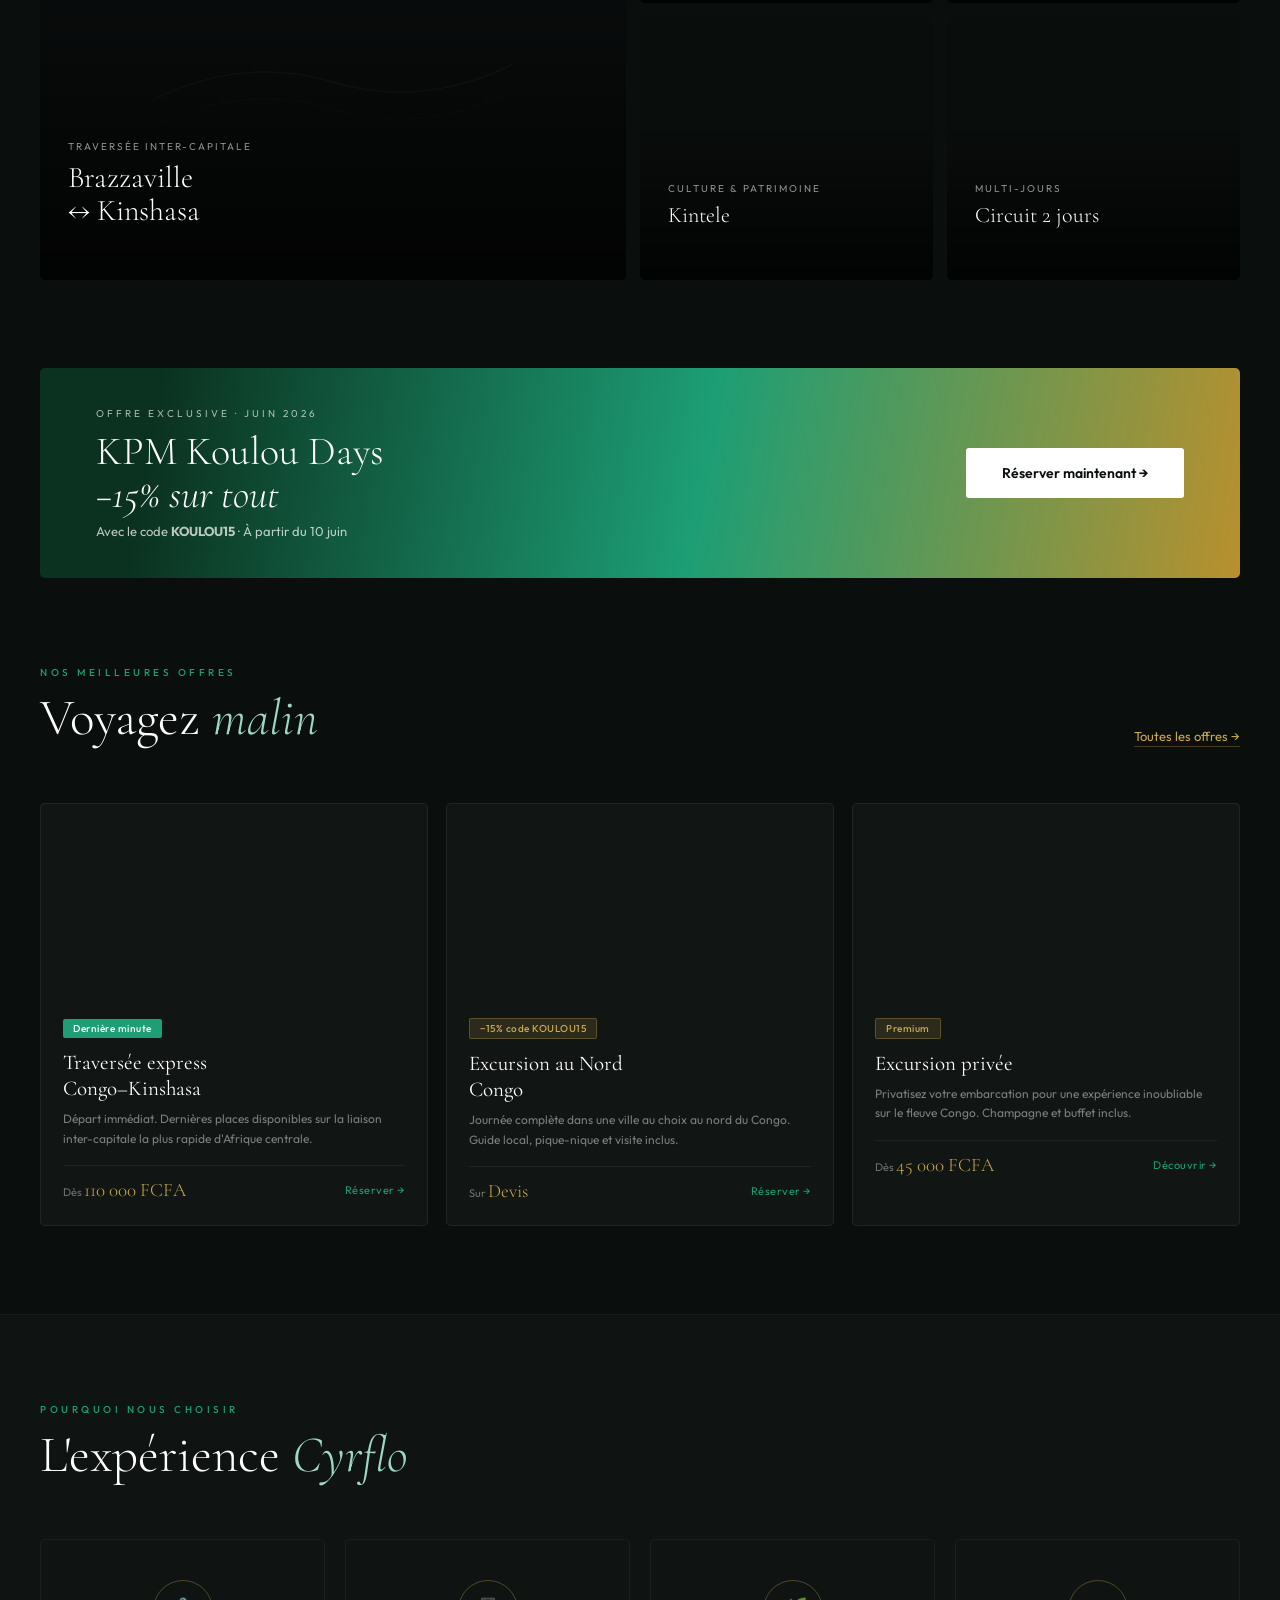
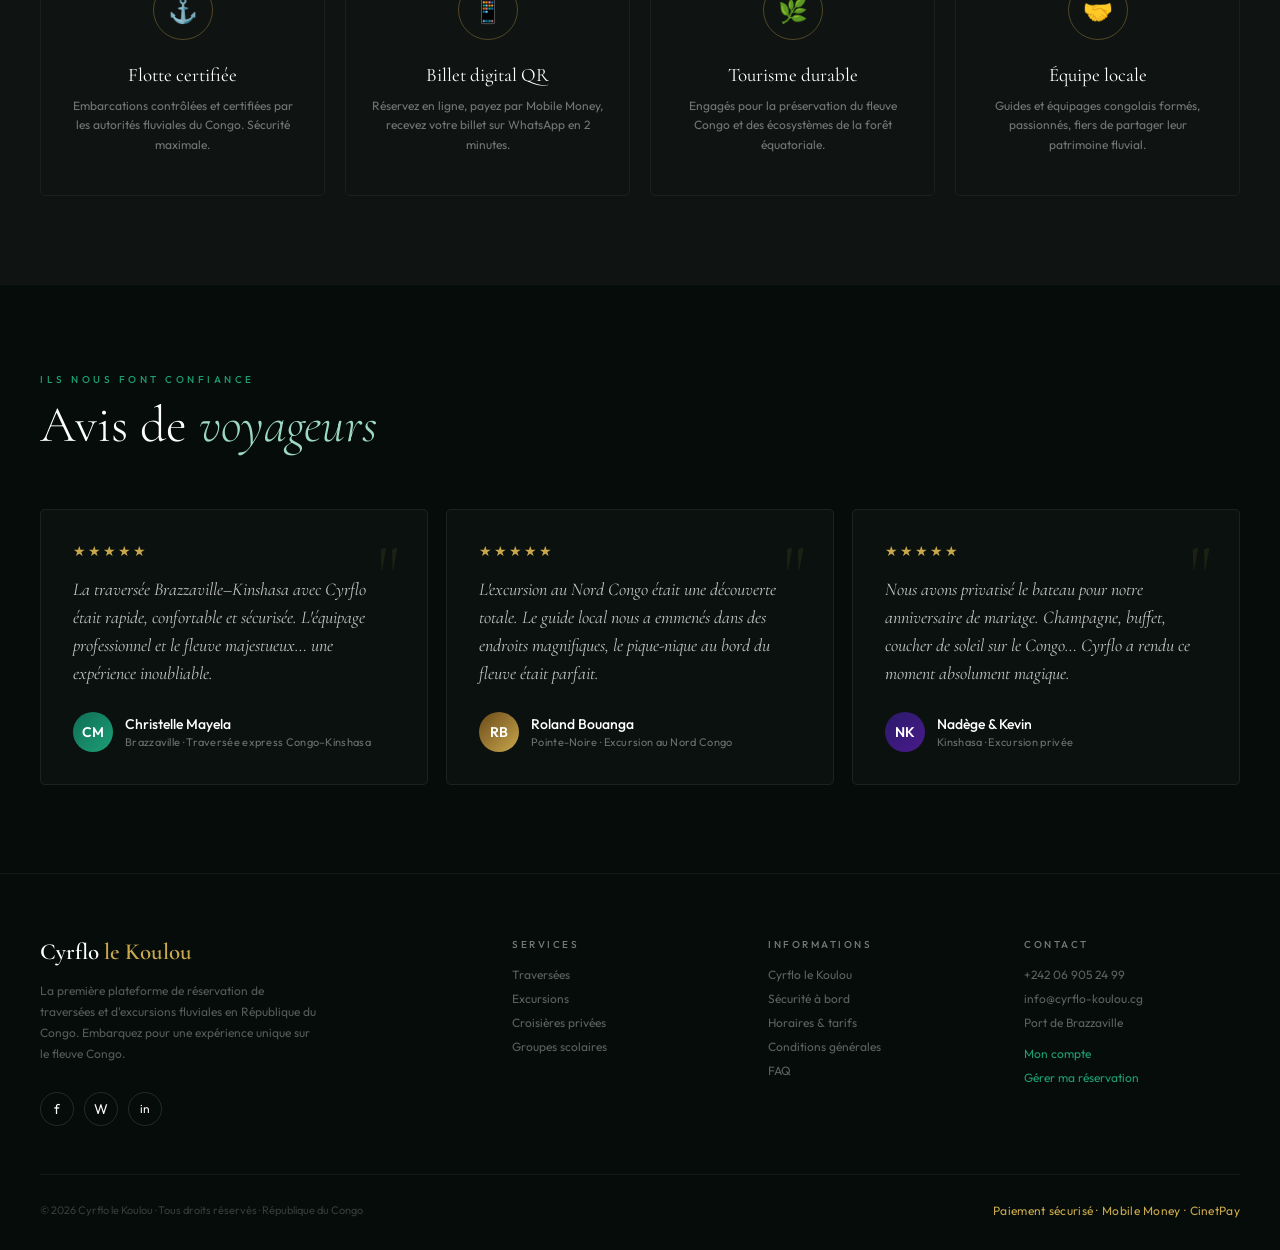
==== commit f5c4b0c2: "Rename cyrflo_optimise.html to index.html" ====
--- a/index.html
+++ b/index.html
@@ -86,7 +86,7 @@
 
 .hero-bg{
   position:absolute;inset:0;
-  background-image:url("image_07.png");
+  background-image:url("images/image_07.webp");
   background-size:cover;
   background-position:center 40%;
   z-index:0;
@@ -95,7 +95,7 @@
 /* Animated noise/grain overlay */
 .hero-grain{
   position:absolute;inset:0;z-index:1;opacity:0.04;
-  background-image:url("bg_pattern_1.svg");
+  background-image:url("images/bg_pattern_1.svg");
   animation:grainAnim 0.4s steps(1) infinite;
 }
 @keyframes grainAnim{
@@ -434,7 +434,7 @@
 }
 .promo-bg::after{
   content:'';position:absolute;inset:0;
-  background:url("bg_pattern_2.svg") center/cover;
+  background:url("images/bg_pattern_2.svg") center/cover;
 }
 .promo-content{position:relative;z-index:1}
 .promo-label{font-size:10px;letter-spacing:3px;text-transform:uppercase;color:rgba(255,255,255,0.65);margin-bottom:10px}
@@ -709,7 +709,7 @@
     <button class="see-all">Toutes les destinations →</button>
   </div>
   <div class="dest-grid">
-    <div class="dest-card big reveal" style="background:none"><div style="position:absolute;inset:0;background-image:url('image_01.jpeg');background-size:cover;background-position:center"></div>
+    <div class="dest-card big reveal" style="background:none"><div style="position:absolute;inset:0;background-image:url('images/image_01.webp');background-size:cover;background-position:center"></div>
       <div class="card-deco">
         <svg viewBox="0 0 400 600" fill="none" xmlns="http://www.w3.org/2000/svg" width="100%" height="100%">
           <path d="M0 400 Q100 350 200 380 Q300 410 400 360" stroke="white" stroke-width="1.5" fill="none" opacity="0.4"/>
@@ -729,7 +729,7 @@
         </div>
       </div>
     </div>
-    <div class="dest-card small reveal reveal-delay-1" style="background:none"><div style="position:absolute;inset:0;background-image:url('image_02.png');background-size:cover;background-position:center"></div>
+    <div class="dest-card small reveal reveal-delay-1" style="background:none"><div style="position:absolute;inset:0;background-image:url('images/image_02.webp');background-size:cover;background-position:center"></div>
       <div class="card-deco">
         <svg viewBox="0 0 300 250" fill="none" xmlns="http://www.w3.org/2000/svg" width="100%" height="100%">
           <path d="M20 180 Q60 140 100 160 Q140 180 180 150 Q220 120 280 140" stroke="white" stroke-width="1" fill="none" opacity="0.3"/>
@@ -743,7 +743,7 @@
         <div class="dest-price">Dès 15 000 FCFA</div>
       </div>
     </div>
-    <div class="dest-card small reveal reveal-delay-2" style="background:none"><div style="position:absolute;inset:0;background-image:url('image_03.png');background-size:cover;background-position:center"></div>
+    <div class="dest-card small reveal reveal-delay-2" style="background:none"><div style="position:absolute;inset:0;background-image:url('images/image_03.webp');background-size:cover;background-position:center"></div>
       <div class="card-deco">
         <svg viewBox="0 0 300 250" fill="none" xmlns="http://www.w3.org/2000/svg" width="100%" height="100%">
           <circle cx="150" cy="120" r="70" stroke="rgba(201,168,76,0.15)" stroke-width="1" fill="none"/>
@@ -758,7 +758,7 @@
         <div class="dest-price">Dès 45 000 FCFA</div>
       </div>
     </div>
-    <div class="dest-card small reveal reveal-delay-1" style="background:none"><div style="position:absolute;inset:0;background-image:url('image_04.jpeg');background-size:cover;background-position:center top"></div>
+    <div class="dest-card small reveal reveal-delay-1" style="background:none"><div style="position:absolute;inset:0;background-image:url('images/image_04.webp');background-size:cover;background-position:center top"></div>
       <div class="dest-overlay"></div>
       <div class="dest-content">
         <div class="dest-label">Culture & patrimoine</div>
@@ -766,7 +766,7 @@
         <div class="dest-price">Sur devis</div>
       </div>
     </div>
-    <div class="dest-card small reveal reveal-delay-2" style="background:none"><div style="position:absolute;inset:0;background-image:url('image_05.webp');background-size:cover;background-position:center"></div>
+    <div class="dest-card small reveal reveal-delay-2" style="background:none"><div style="position:absolute;inset:0;background-image:url('images/image_05.webp');background-size:cover;background-position:center"></div>
       <div class="dest-overlay"></div>
       <div class="dest-content">
         <div class="dest-label">Multi-jours</div>
@@ -799,7 +799,7 @@
   </div>
   <div class="offers-grid">
     <div class="offer-card reveal">
-      <div class="offer-img" style="background-image:url('image_01.jpeg');background-size:cover;background-position:center">
+      <div class="offer-img" style="background-image:url('images/image_01.webp');background-size:cover;background-position:center">
         <div class="offer-img-inner"></div>
       </div>
       <div class="offer-body">
@@ -813,7 +813,7 @@
       </div>
     </div>
     <div class="offer-card reveal reveal-delay-1">
-      <div class="offer-img" style="background-image:url('image_06.jpeg');background-size:cover;background-position:center">
+      <div class="offer-img" style="background-image:url('images/image_06.webp');background-size:cover;background-position:center">
         <div class="offer-img-inner"></div>
       </div>
       <div class="offer-body">
@@ -827,7 +827,7 @@
       </div>
     </div>
     <div class="offer-card reveal reveal-delay-2">
-      <div class="offer-img" style="background-image:url('image_05.webp');background-size:cover;background-position:center top">
+      <div class="offer-img" style="background-image:url('images/image_05.webp');background-size:cover;background-position:center top">
         <div class="offer-img-inner"></div>
       </div>
       <div class="offer-body">
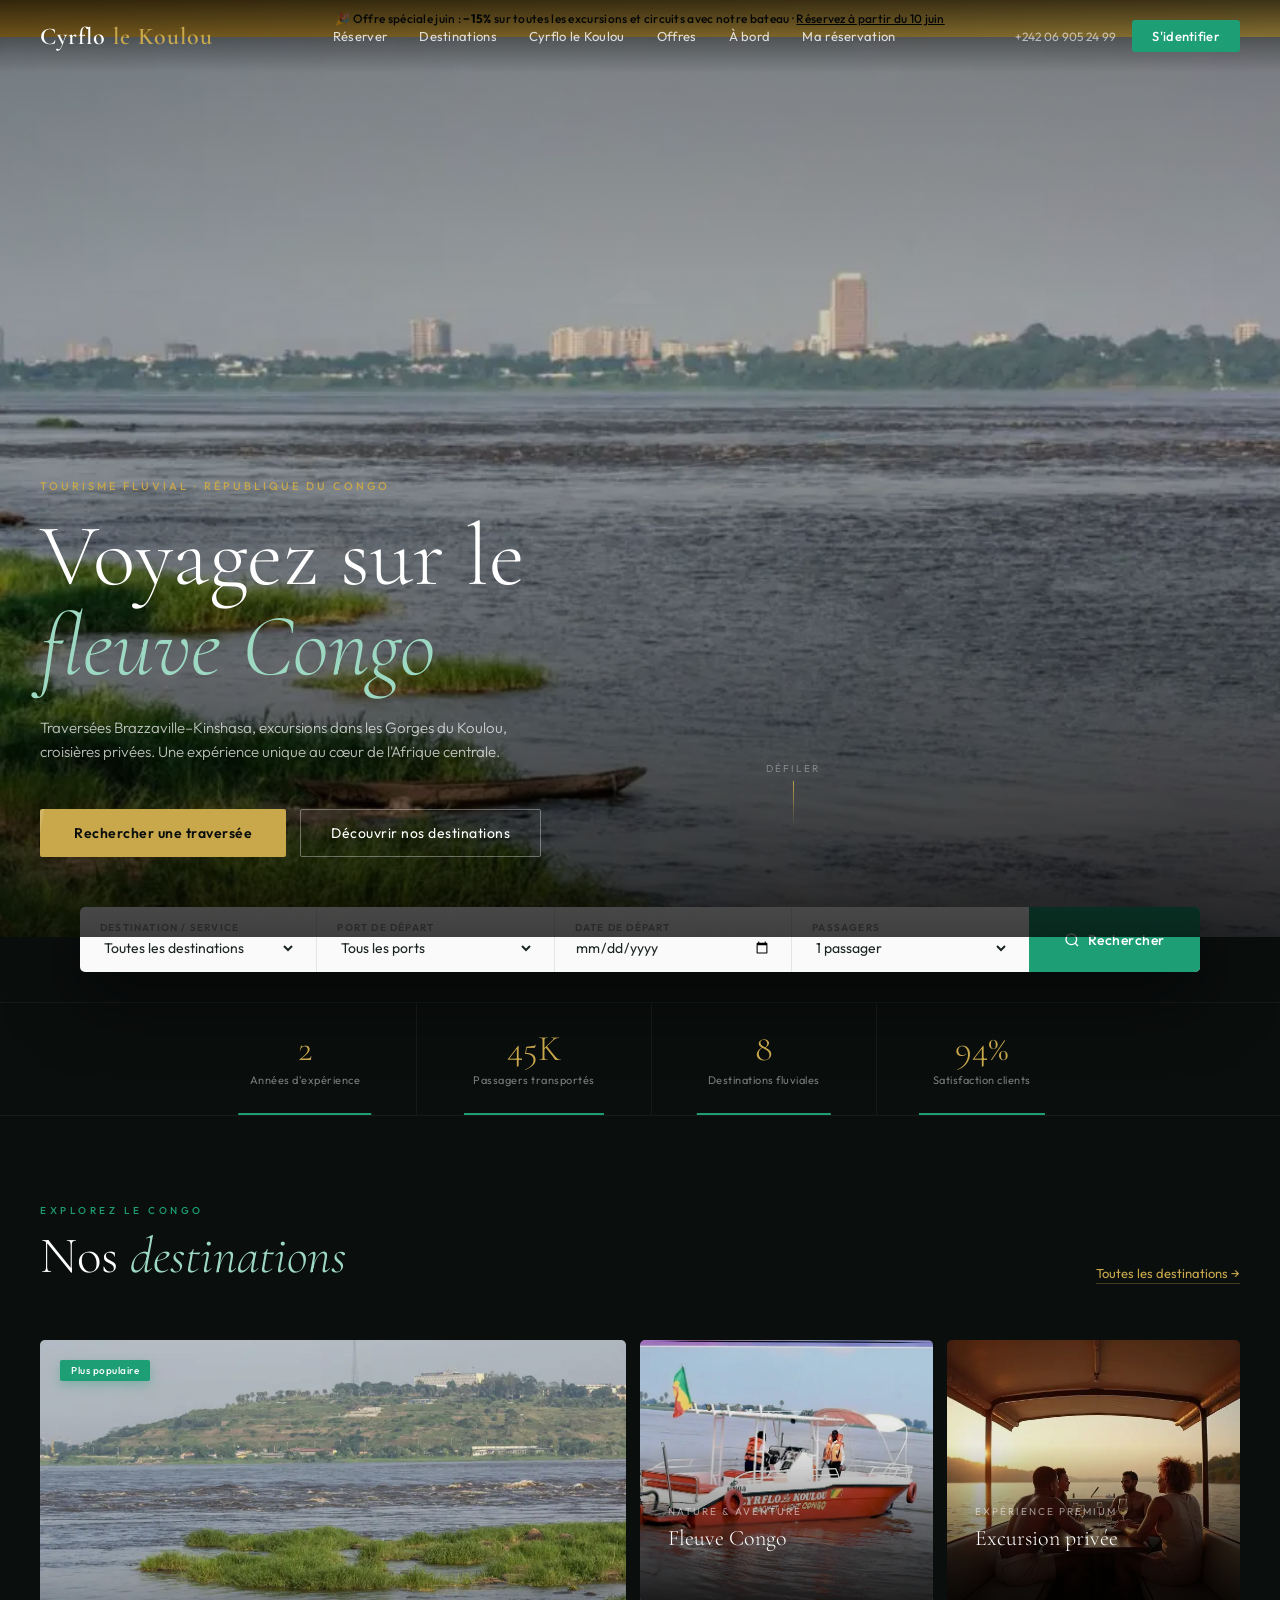
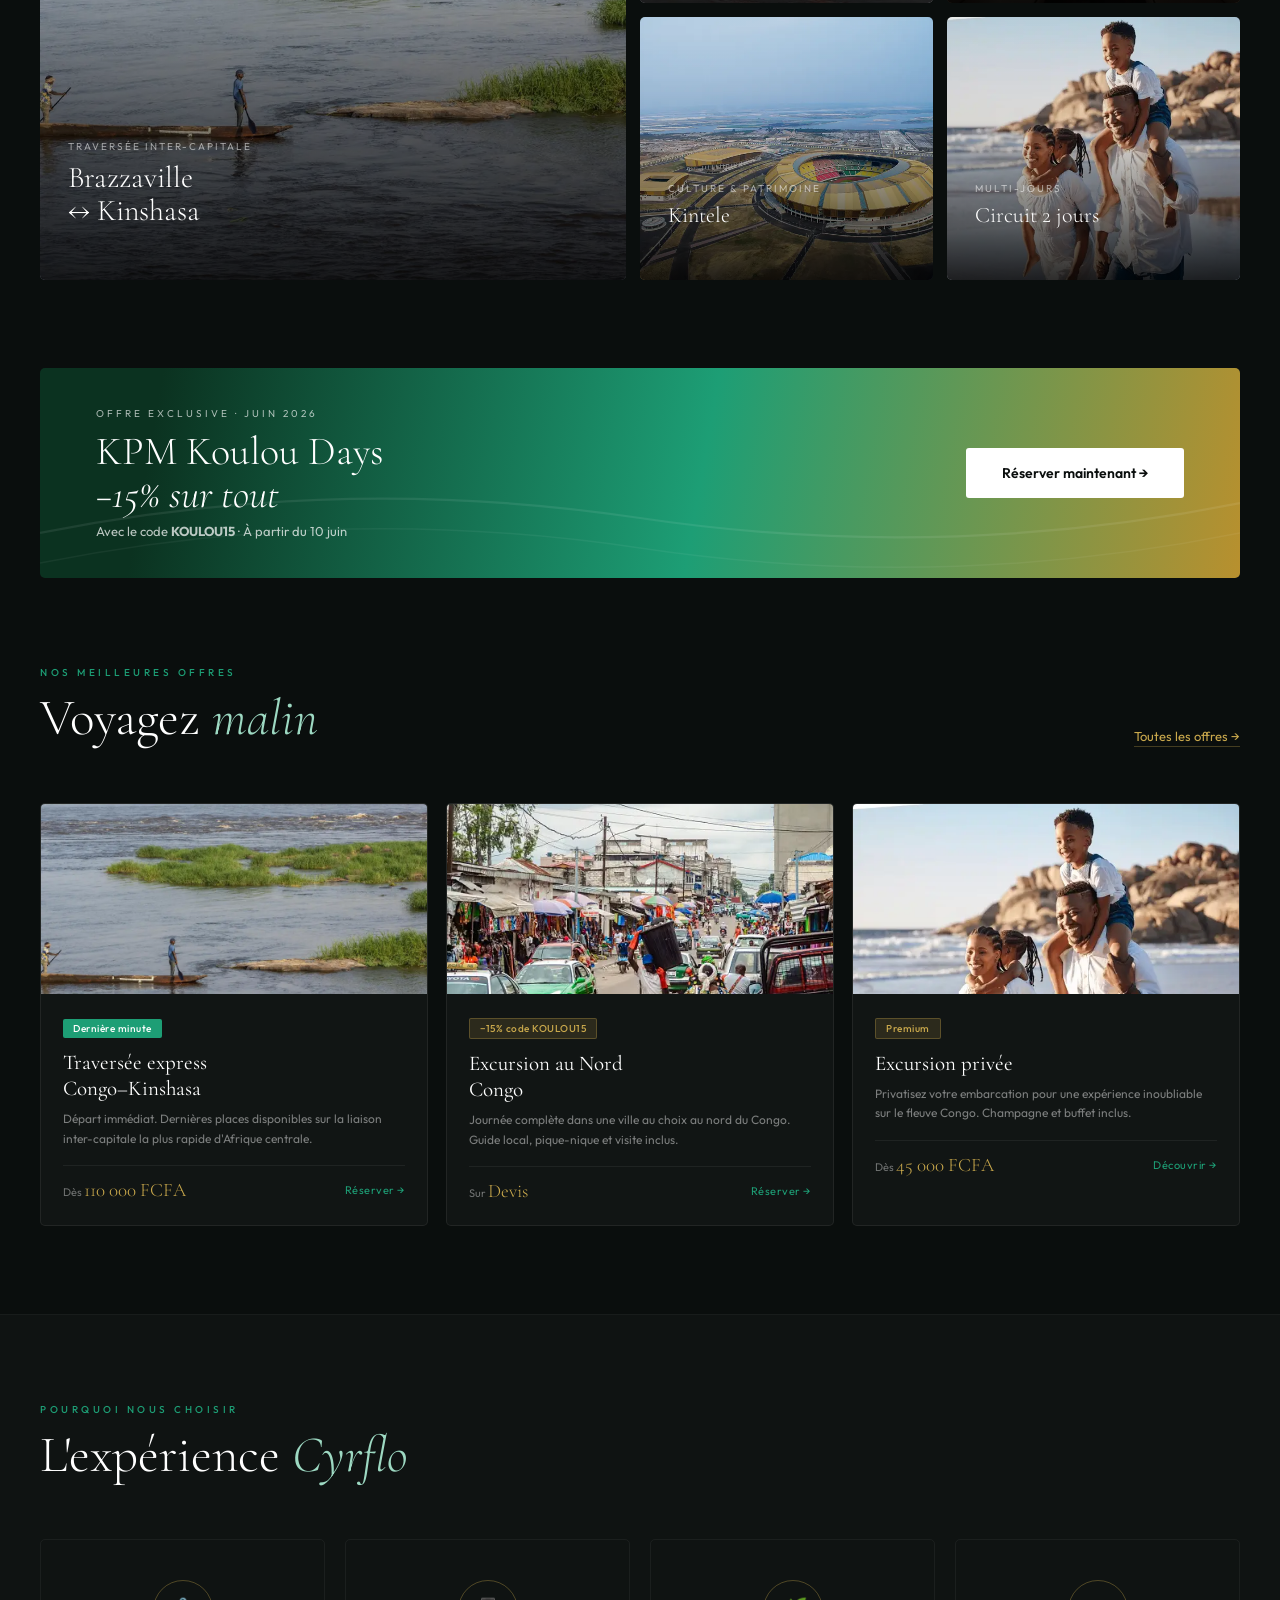
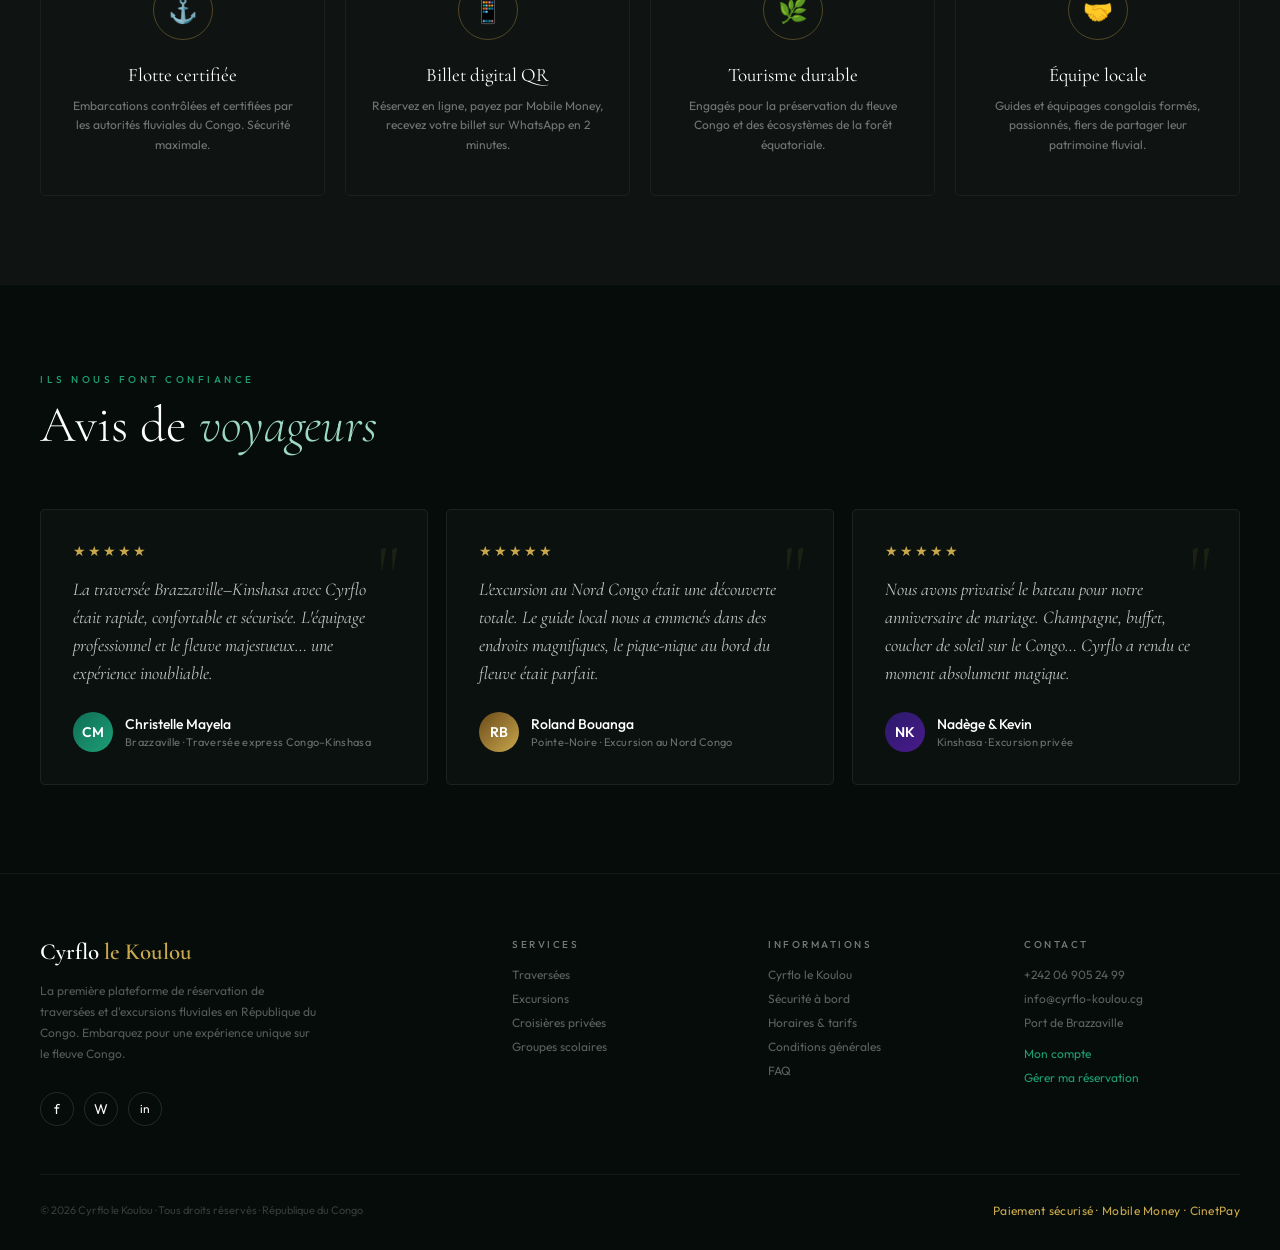
==== commit 97a9ac33: "Rename cyrflo_standalone.html to index.html" ====
--- a/index.html
+++ b/index.html
@@ -86,7 +86,7 @@
 
 .hero-bg{
   position:absolute;inset:0;
-  background-image:url("images/image_07.webp");
+  background-image:url("[data-uri]");
   background-size:cover;
   background-position:center 40%;
   z-index:0;
@@ -95,7 +95,7 @@
 /* Animated noise/grain overlay */
 .hero-grain{
   position:absolute;inset:0;z-index:1;opacity:0.04;
-  background-image:url("images/bg_pattern_1.svg");
+  background-image:url("[data-uri]");
   animation:grainAnim 0.4s steps(1) infinite;
 }
 @keyframes grainAnim{
@@ -434,7 +434,7 @@
 }
 .promo-bg::after{
   content:'';position:absolute;inset:0;
-  background:url("images/bg_pattern_2.svg") center/cover;
+  background:url("[data-uri]") center/cover;
 }
 .promo-content{position:relative;z-index:1}
 .promo-label{font-size:10px;letter-spacing:3px;text-transform:uppercase;color:rgba(255,255,255,0.65);margin-bottom:10px}
@@ -709,7 +709,7 @@
     <button class="see-all">Toutes les destinations →</button>
   </div>
   <div class="dest-grid">
-    <div class="dest-card big reveal" style="background:none"><div style="position:absolute;inset:0;background-image:url('images/image_01.webp');background-size:cover;background-position:center"></div>
+    <div class="dest-card big reveal" style="background:none"><div style="position:absolute;inset:0;background-image:url('[data-uri]');background-size:cover;background-position:center"></div>
       <div class="card-deco">
         <svg viewBox="0 0 400 600" fill="none" xmlns="http://www.w3.org/2000/svg" width="100%" height="100%">
           <path d="M0 400 Q100 350 200 380 Q300 410 400 360" stroke="white" stroke-width="1.5" fill="none" opacity="0.4"/>
@@ -729,7 +729,7 @@
         </div>
       </div>
     </div>
-    <div class="dest-card small reveal reveal-delay-1" style="background:none"><div style="position:absolute;inset:0;background-image:url('images/image_02.webp');background-size:cover;background-position:center"></div>
+    <div class="dest-card small reveal reveal-delay-1" style="background:none"><div style="position:absolute;inset:0;background-image:url('[data-uri]');background-size:cover;background-position:center"></div>
       <div class="card-deco">
         <svg viewBox="0 0 300 250" fill="none" xmlns="http://www.w3.org/2000/svg" width="100%" height="100%">
           <path d="M20 180 Q60 140 100 160 Q140 180 180 150 Q220 120 280 140" stroke="white" stroke-width="1" fill="none" opacity="0.3"/>
@@ -743,7 +743,7 @@
         <div class="dest-price">Dès 15 000 FCFA</div>
       </div>
     </div>
-    <div class="dest-card small reveal reveal-delay-2" style="background:none"><div style="position:absolute;inset:0;background-image:url('images/image_03.webp');background-size:cover;background-position:center"></div>
+    <div class="dest-card small reveal reveal-delay-2" style="background:none"><div style="position:absolute;inset:0;background-image:url('[data-uri]');background-size:cover;background-position:center"></div>
       <div class="card-deco">
         <svg viewBox="0 0 300 250" fill="none" xmlns="http://www.w3.org/2000/svg" width="100%" height="100%">
           <circle cx="150" cy="120" r="70" stroke="rgba(201,168,76,0.15)" stroke-width="1" fill="none"/>
@@ -758,7 +758,7 @@
         <div class="dest-price">Dès 45 000 FCFA</div>
       </div>
     </div>
-    <div class="dest-card small reveal reveal-delay-1" style="background:none"><div style="position:absolute;inset:0;background-image:url('images/image_04.webp');background-size:cover;background-position:center top"></div>
+    <div class="dest-card small reveal reveal-delay-1" style="background:none"><div style="position:absolute;inset:0;background-image:url('[data-uri]